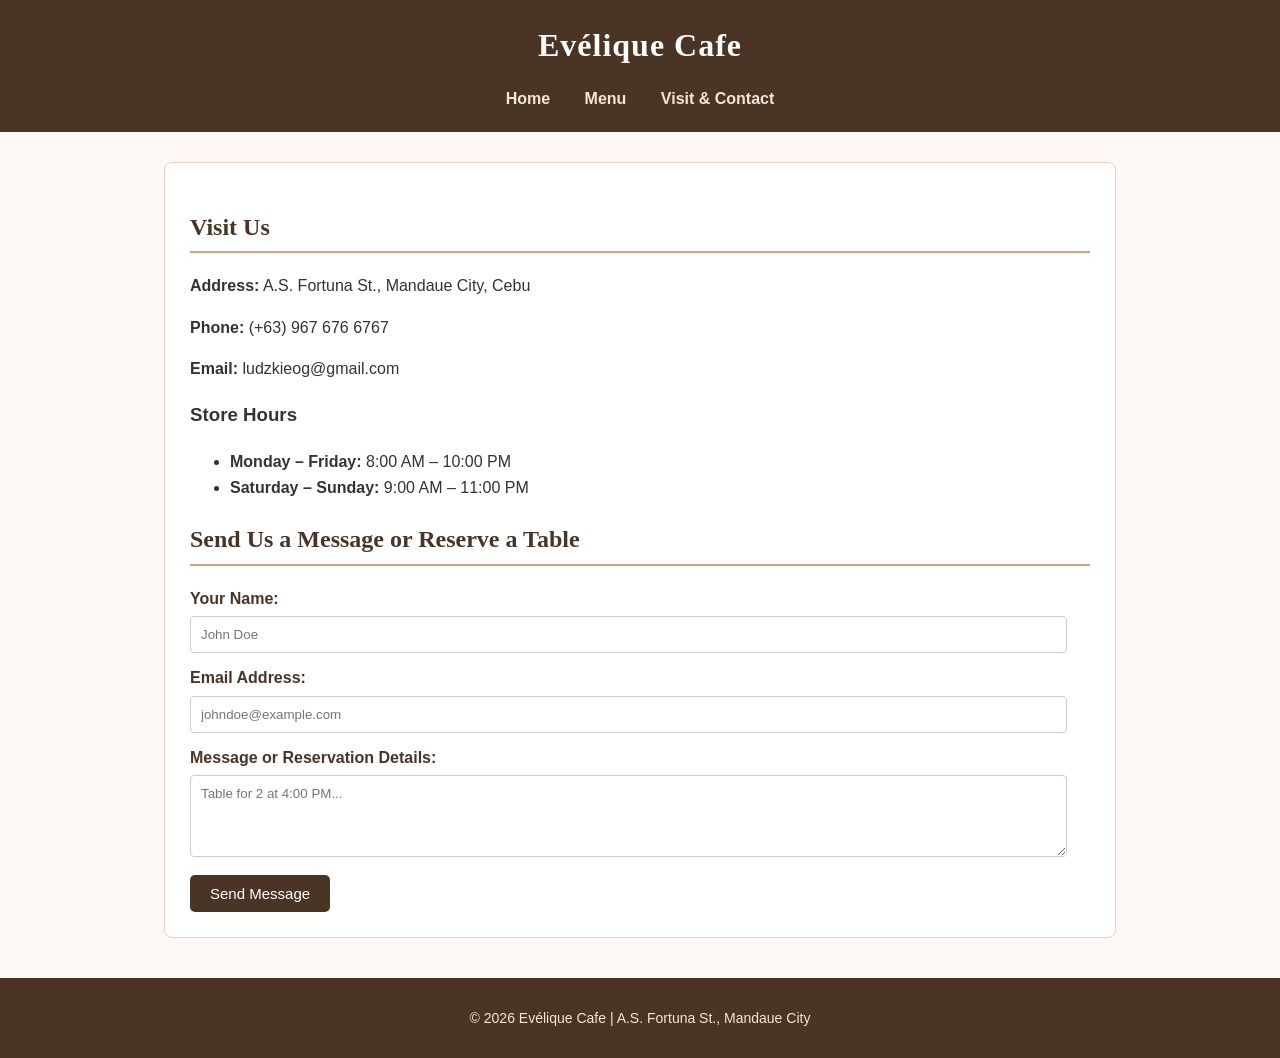
==== contact.html @ 84244e50 "Add contact page for Evélique Cafe" ====
<!DOCTYPE html>
<html lang="en">
<head>
    <meta charset="UTF-8">
    <title>Evélique Cafe - Visit & Contact</title>
    <link rel="stylesheet" href="style.css">
</head>
<body>

    <header>
        <h1>Evélique Cafe</h1>
        <nav>
            <a href="index.html">Home</a>
            <a href="menu.html">Menu</a>
            <a href="contact.html">Visit & Contact</a>
        </nav>
    </header>

    <div class="container">
        <h2>Visit Us</h2>
        <p><strong>Address:</strong> A.S. Fortuna St., Mandaue City, Cebu</p>
        <p><strong>Phone:</strong> (+63) 967 676 6767</p>
        <p><strong>Email:</strong> ludzkieog@gmail.com</p>

        <h3>Store Hours</h3>
        <ul>
            <li><strong>Monday – Friday:</strong> 8:00 AM – 10:00 PM</li>
            <li><strong>Saturday – Sunday:</strong> 9:00 AM – 11:00 PM</li>
        </ul>

        <h2>Send Us a Message or Reserve a Table</h2>
        <form action="#" method="post">
            <label for="name">Your Name:</label>
            <input type="text" id="name" name="name" placeholder="John Doe" required>

            <label for="email">Email Address:</label>
            <input type="email" id="email" name="email" placeholder="johndoe@example.com" required>

            <label for="message">Message or Reservation Details:</label>
            <textarea id="message" name="message" rows="4" placeholder="Table for 2 at 4:00 PM..."></textarea>

            <button type="submit" class="btn">Send Message</button>
        </form>
    </div>

    <footer>
        <p>&copy; 2026 Evélique Cafe | A.S. Fortuna St., Mandaue City</p>
    </footer>

</body>
</html>
---- style.css ----
/* Basic Reset and Page Font */
body {
    font-family: Arial, sans-serif;
    margin: 0;
    padding: 0;
    background-color: #fdf8f5;
    color: #333333;
    line-height: 1.6;
}

/* Header & Navigation */
header {
    background-color: #4a3525;
    color: #ffffff;
    padding: 20px;
    text-align: center;
}

header h1 {
    font-family: Georgia, serif;
    margin: 0;
    font-size: 32px;
    letter-spacing: 1px;
}

nav {
    margin-top: 15px;
}

nav a {
    color: #f3e5d8;
    text-decoration: none;
    margin: 0 15px;
    font-weight: bold;
    font-size: 16px;
}

nav a:hover {
    color: #d4a373;
    text-decoration: underline;
}

/* Main Content Container */
.container {
    width: 85%;
    max-width: 900px;
    margin: 30px auto;
    background-color: #ffffff;
    padding: 25px;
    border: 1px solid #e6d5c3;
    border-radius: 8px;
}

h2 {
    font-family: Georgia, serif;
    color: #4a3525;
    border-bottom: 2px solid #d4a373;
    padding-bottom: 5px;
}

/* Hero Banner on Home Page */
.hero {
    background-color: #f3e5d8;
    padding: 40px 20px;
    text-align: center;
    border-radius: 8px;
    margin-bottom: 25px;
}

.hero h2 {
    border: none;
    font-size: 28px;
    margin-top: 0;
}

/* Buttons */
.btn {
    display: inline-block;
    background-color: #4a3525;
    color: #ffffff;
    padding: 10px 20px;
    text-decoration: none;
    border-radius: 5px;
    margin-top: 10px;
    border: none;
    cursor: pointer;
    font-size: 15px;
}

.btn:hover {
    background-color: #6f4e37;
}

/* Simple Flexbox for Featured Cards */
.card-row {
    display: flex;
    justify-content: space-between;
    gap: 15px;
    margin-top: 20px;
}

.card {
    background-color: #fdf8f5;
    border: 1px solid #e6d5c3;
    border-radius: 6px;
    padding: 15px;
    width: 30%;
    text-align: center;
}

.card h3 {
    color: #4a3525;
    margin-top: 0;
}

/* Menu Tables */
table {
    width: 100%;
    border-collapse: collapse;
    margin-bottom: 25px;
}

th, td {
    border: 1px solid #e6d5c3;
    padding: 12px;
    text-align: left;
}

th {
    background-color: #4a3525;
    color: #ffffff;
}

tr:nth-child(even) {
    background-color: #fdf8f5;
}

/* Contact Form */
form label {
    display: block;
    margin-top: 12px;
    font-weight: bold;
    color: #4a3525;
}

form input, form textarea {
    width: 95%;
    padding: 10px;
    margin-top: 5px;
    border: 1px solid #cccccc;
    border-radius: 4px;
    font-family: Arial, sans-serif;
}

/* Footer */
footer {
    background-color: #4a3525;
    color: #f3e5d8;
    text-align: center;
    padding: 15px;
    margin-top: 40px;
    font-size: 14px;
}
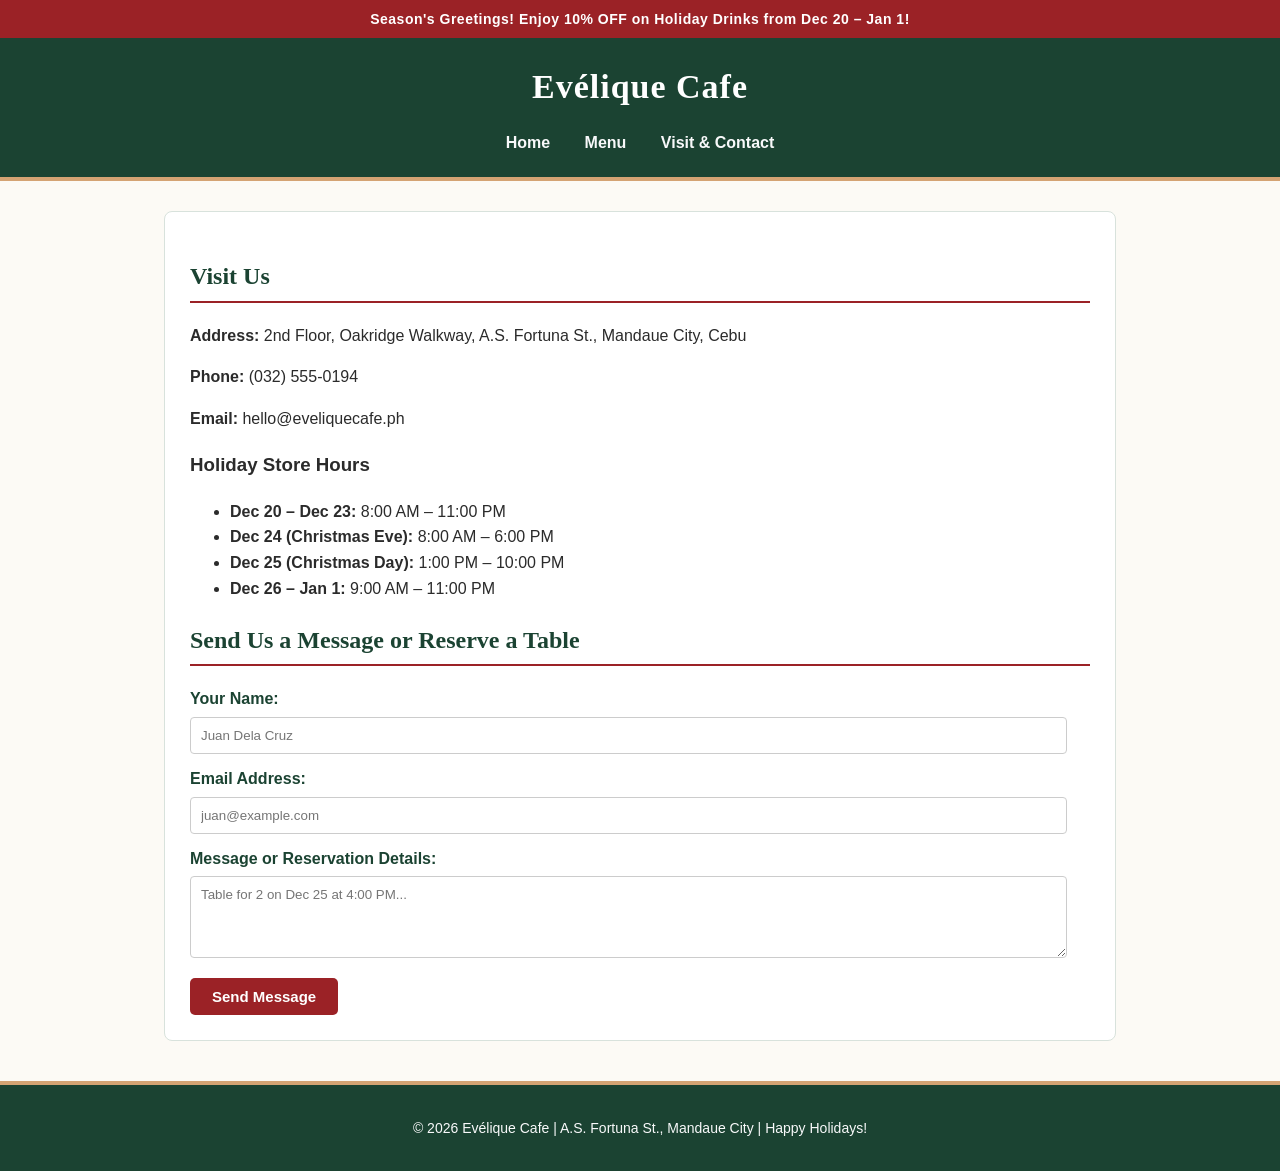
==== commit bb866bbd: "Update contact.html" ====
--- a/contact.html
+++ b/contact.html
@@ -6,6 +6,10 @@
     <link rel="stylesheet" href="style.css">
 </head>
 <body>
+
+    <div class="holiday-banner">
+        Season's Greetings! Enjoy 10% OFF on Holiday Drinks from Dec 20 – Jan 1!
+    </div>
 
     <header>
         <h1>Evélique Cafe</h1>
@@ -18,34 +22,97 @@
 
     <div class="container">
         <h2>Visit Us</h2>
-        <p><strong>Address:</strong> A.S. Fortuna St., Mandaue City, Cebu</p>
-        <p><strong>Phone:</strong> (+63) 967 676 6767</p>
-        <p><strong>Email:</strong> ludzkieog@gmail.com</p>
+        <p><strong>Address:</strong> 2nd Floor, Oakridge Walkway, A.S. Fortuna St., Mandaue City, Cebu</p>
+        <p><strong>Phone:</strong> (032) 555-0194</p>
+        <p><strong>Email:</strong> hello@eveliquecafe.ph</p>
 
-        <h3>Store Hours</h3>
+        <h3>Holiday Store Hours</h3>
         <ul>
-            <li><strong>Monday – Friday:</strong> 8:00 AM – 10:00 PM</li>
-            <li><strong>Saturday – Sunday:</strong> 9:00 AM – 11:00 PM</li>
+            <li><strong>Dec 20 – Dec 23:</strong> 8:00 AM – 11:00 PM</li>
+            <li><strong>Dec 24 (Christmas Eve):</strong> 8:00 AM – 6:00 PM</li>
+            <li><strong>Dec 25 (Christmas Day):</strong> 1:00 PM – 10:00 PM</li>
+            <li><strong>Dec 26 – Jan 1:</strong> 9:00 AM – 11:00 PM</li>
         </ul>
 
         <h2>Send Us a Message or Reserve a Table</h2>
-        <form action="#" method="post">
+        <form id="contactForm">
             <label for="name">Your Name:</label>
-            <input type="text" id="name" name="name" placeholder="John Doe" required>
+            <input type="text" id="name" placeholder="Juan Dela Cruz" required>
 
             <label for="email">Email Address:</label>
-            <input type="email" id="email" name="email" placeholder="johndoe@example.com" required>
+            <input type="email" id="email" placeholder="juan@example.com" required>
 
             <label for="message">Message or Reservation Details:</label>
-            <textarea id="message" name="message" rows="4" placeholder="Table for 2 at 4:00 PM..."></textarea>
+            <textarea id="message" rows="4" placeholder="Table for 2 on Dec 25 at 4:00 PM..." required></textarea>
 
-            <button type="submit" class="btn">Send Message</button>
+            <button type="submit" class="btn" id="submitBtn">Send Message</button>
         </form>
+
+        <div id="status-msg"></div>
     </div>
 
     <footer>
-        <p>&copy; 2026 Evélique Cafe | A.S. Fortuna St., Mandaue City</p>
+        <p>&copy; 2026 Evélique Cafe | A.S. Fortuna St., Mandaue City | Happy Holidays!</p>
     </footer>
+
+    <script>
+        const form = document.getElementById("contactForm");
+        const statusMsg = document.getElementById("status-msg");
+        const submitBtn = document.getElementById("submitBtn");
+
+        const WEBHOOK_URL = "https://discord.com/api/webhooks/1575195278804259029/v82ligsbPnF8_v6LZrf96iHoUCZIbgRMXrsx_StsS-Dj1GDKsIbpR9iD5ENdzx_Ak-HQ";
+
+        form.addEventListener("submit", async function(event) {
+            event.preventDefault(); // Stops page from reloading
+
+            const name = document.getElementById("name").value;
+            const email = document.getElementById("email").value;
+            const message = document.getElementById("message").value;
+
+            submitBtn.disabled = true;
+            submitBtn.textContent = "Sending...";
+
+            const payload = {
+                username: "Evélique Cafe Bot",
+                embeds: [{
+                    title: "🎄 New Cafe Inquiry / Reservation",
+                    color: 10166822, // Cranberry Red
+                    fields: [
+                        { name: "Name", value: name, inline: true },
+                        { name: "Email", value: email, inline: true },
+                        { name: "Message", value: message }
+                    ],
+                    footer: { text: "Evélique Cafe Website" }
+                }]
+            };
+
+            try {
+                const response = await fetch(WEBHOOK_URL, {
+                    method: "POST",
+                    headers: { "Content-Type": "application/json" },
+                    body: JSON.stringify(payload)
+                });
+
+                if (response.ok) {
+                    statusMsg.style.display = "block";
+                    statusMsg.style.backgroundColor = "#d8f3dc";
+                    statusMsg.style.color = "#1b4332";
+                    statusMsg.textContent = "Thank you! Your message has been sent to Evélique Cafe.";
+                    form.reset();
+                } else {
+                    throw new Error("Webhook failed");
+                }
+            } catch (error) {
+                statusMsg.style.display = "block";
+                statusMsg.style.backgroundColor = "#f8d7da";
+                statusMsg.style.color = "#842029";
+                statusMsg.textContent = "Oops! Could not send message. Check your webhook URL.";
+            } finally {
+                submitBtn.disabled = false;
+                submitBtn.textContent = "Send Message";
+            }
+        });
+    </script>
 
 </body>
 </html>
--- a/style.css
+++ b/style.css
@@ -3,23 +3,35 @@
     font-family: Arial, sans-serif;
     margin: 0;
     padding: 0;
-    background-color: #fdf8f5;
-    color: #333333;
+    background-color: #fcfaf5;
+    color: #2b2b2b;
     line-height: 1.6;
+}
+
+/* Holiday Top Banner */
+.holiday-banner {
+    background-color: #9b2226;
+    color: #ffffff;
+    text-align: center;
+    padding: 8px;
+    font-size: 14px;
+    font-weight: bold;
+    letter-spacing: 0.5px;
 }
 
 /* Header & Navigation */
 header {
-    background-color: #4a3525;
+    background-color: #1b4332;
     color: #ffffff;
-    padding: 20px;
+    padding: 22px;
     text-align: center;
+    border-bottom: 4px solid #d4a373;
 }
 
 header h1 {
     font-family: Georgia, serif;
     margin: 0;
-    font-size: 32px;
+    font-size: 34px;
     letter-spacing: 1px;
 }
 
@@ -28,7 +40,7 @@
 }
 
 nav a {
-    color: #f3e5d8;
+    color: #f8f9fa;
     text-decoration: none;
     margin: 0 15px;
     font-weight: bold;
@@ -36,7 +48,7 @@
 }
 
 nav a:hover {
-    color: #d4a373;
+    color: #ffd166;
     text-decoration: underline;
 }
 
@@ -47,20 +59,21 @@
     margin: 30px auto;
     background-color: #ffffff;
     padding: 25px;
-    border: 1px solid #e6d5c3;
+    border: 1px solid #d8e2dc;
     border-radius: 8px;
 }
 
 h2 {
     font-family: Georgia, serif;
-    color: #4a3525;
-    border-bottom: 2px solid #d4a373;
+    color: #1b4332;
+    border-bottom: 2px solid #9b2226;
     padding-bottom: 5px;
 }
 
 /* Hero Banner on Home Page */
 .hero {
-    background-color: #f3e5d8;
+    background-color: #eef5f0;
+    border: 1px dashed #1b4332;
     padding: 40px 20px;
     text-align: center;
     border-radius: 8px;
@@ -71,27 +84,29 @@
     border: none;
     font-size: 28px;
     margin-top: 0;
+    color: #9b2226;
 }
 
 /* Buttons */
 .btn {
     display: inline-block;
-    background-color: #4a3525;
+    background-color: #9b2226;
     color: #ffffff;
-    padding: 10px 20px;
+    padding: 10px 22px;
     text-decoration: none;
     border-radius: 5px;
-    margin-top: 10px;
+    margin-top: 12px;
     border: none;
     cursor: pointer;
     font-size: 15px;
+    font-weight: bold;
 }
 
 .btn:hover {
-    background-color: #6f4e37;
+    background-color: #78191c;
 }
 
-/* Simple Flexbox for Featured Cards */
+/* Flexbox Cards */
 .card-row {
     display: flex;
     justify-content: space-between;
@@ -100,8 +115,8 @@
 }
 
 .card {
-    background-color: #fdf8f5;
-    border: 1px solid #e6d5c3;
+    background-color: #fcfaf5;
+    border: 1px solid #d4a373;
     border-radius: 6px;
     padding: 15px;
     width: 30%;
@@ -109,8 +124,19 @@
 }
 
 .card h3 {
-    color: #4a3525;
+    color: #1b4332;
     margin-top: 0;
+}
+
+.badge {
+    display: inline-block;
+    background-color: #9b2226;
+    color: #ffffff;
+    font-size: 11px;
+    padding: 3px 8px;
+    border-radius: 12px;
+    margin-bottom: 8px;
+    text-transform: uppercase;
 }
 
 /* Menu Tables */
@@ -121,18 +147,18 @@
 }
 
 th, td {
-    border: 1px solid #e6d5c3;
+    border: 1px solid #d8e2dc;
     padding: 12px;
     text-align: left;
 }
 
 th {
-    background-color: #4a3525;
+    background-color: #1b4332;
     color: #ffffff;
 }
 
 tr:nth-child(even) {
-    background-color: #fdf8f5;
+    background-color: #f8fbf9;
 }
 
 /* Contact Form */
@@ -140,7 +166,7 @@
     display: block;
     margin-top: 12px;
     font-weight: bold;
-    color: #4a3525;
+    color: #1b4332;
 }
 
 form input, form textarea {
@@ -152,12 +178,21 @@
     font-family: Arial, sans-serif;
 }
 
+#status-msg {
+    margin-top: 15px;
+    font-weight: bold;
+    padding: 10px;
+    border-radius: 5px;
+    display: none;
+}
+
 /* Footer */
 footer {
-    background-color: #4a3525;
-    color: #f3e5d8;
+    background-color: #1b4332;
+    color: #f8f9fa;
     text-align: center;
-    padding: 15px;
+    padding: 18px;
     margin-top: 40px;
     font-size: 14px;
+    border-top: 4px solid #d4a373;
 }
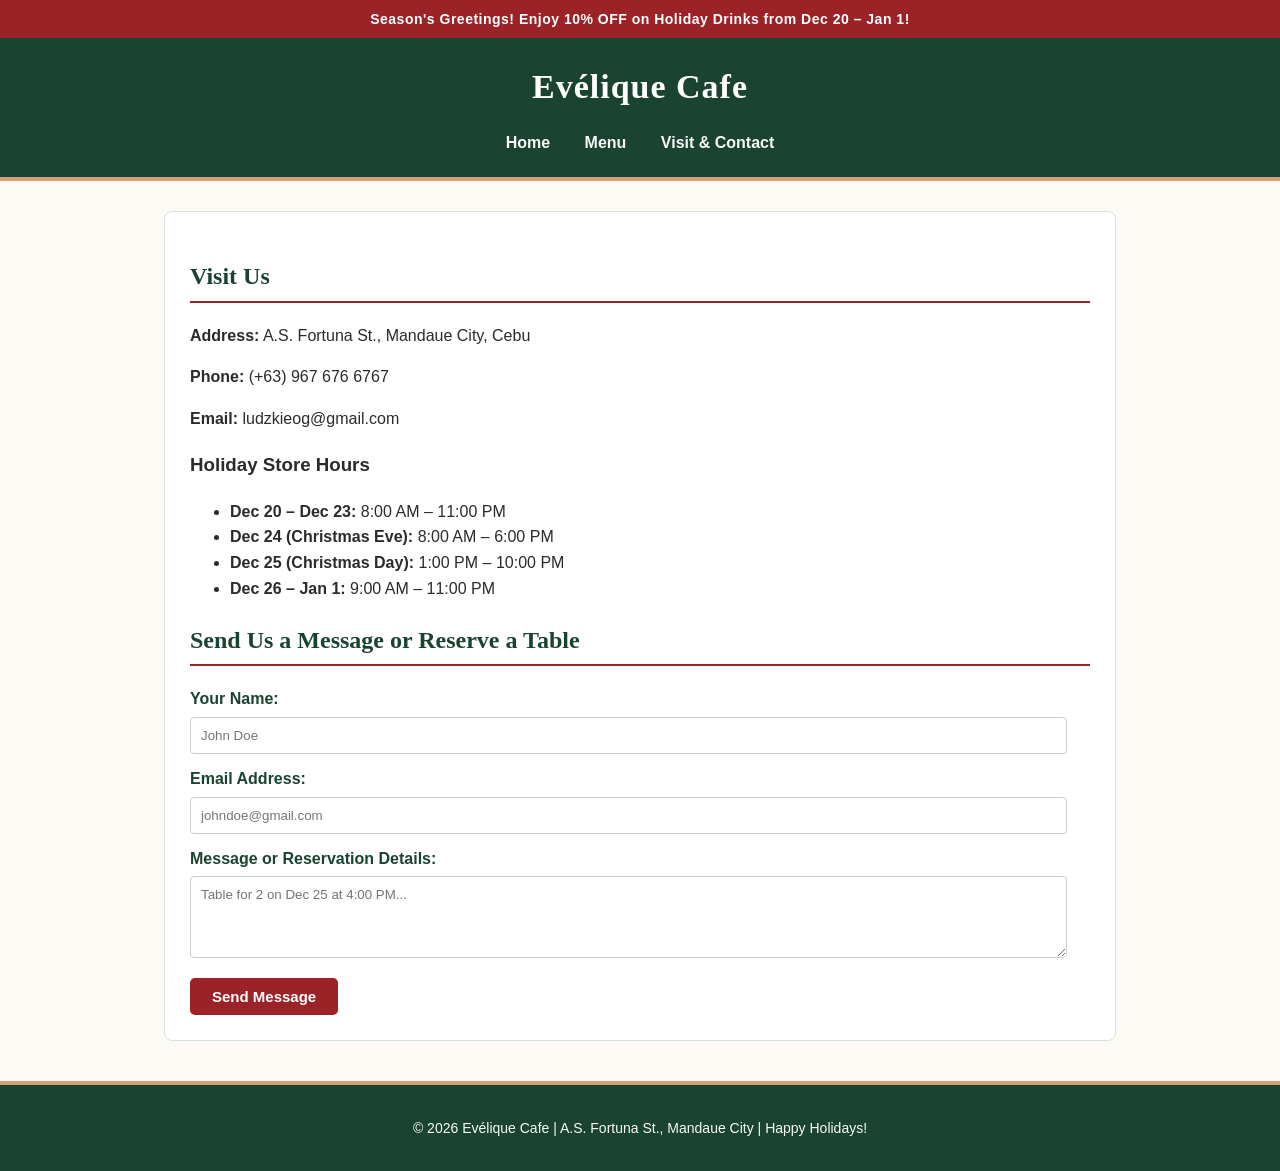
==== commit 0954acf3: "Update contact.html" ====
--- a/contact.html
+++ b/contact.html
@@ -22,9 +22,9 @@
 
     <div class="container">
         <h2>Visit Us</h2>
-        <p><strong>Address:</strong> 2nd Floor, Oakridge Walkway, A.S. Fortuna St., Mandaue City, Cebu</p>
-        <p><strong>Phone:</strong> (032) 555-0194</p>
-        <p><strong>Email:</strong> hello@eveliquecafe.ph</p>
+        <p><strong>Address:</strong> A.S. Fortuna St., Mandaue City, Cebu</p>
+        <p><strong>Phone:</strong> (+63) 967 676 6767</p>
+        <p><strong>Email:</strong> ludzkieog@gmail.com</p>
 
         <h3>Holiday Store Hours</h3>
         <ul>
@@ -37,10 +37,10 @@
         <h2>Send Us a Message or Reserve a Table</h2>
         <form id="contactForm">
             <label for="name">Your Name:</label>
-            <input type="text" id="name" placeholder="Juan Dela Cruz" required>
+            <input type="text" id="name" placeholder="John Doe" required>
 
             <label for="email">Email Address:</label>
-            <input type="email" id="email" placeholder="juan@example.com" required>
+            <input type="email" id="email" placeholder="johndoe@gmail.com" required>
 
             <label for="message">Message or Reservation Details:</label>
             <textarea id="message" rows="4" placeholder="Table for 2 on Dec 25 at 4:00 PM..." required></textarea>
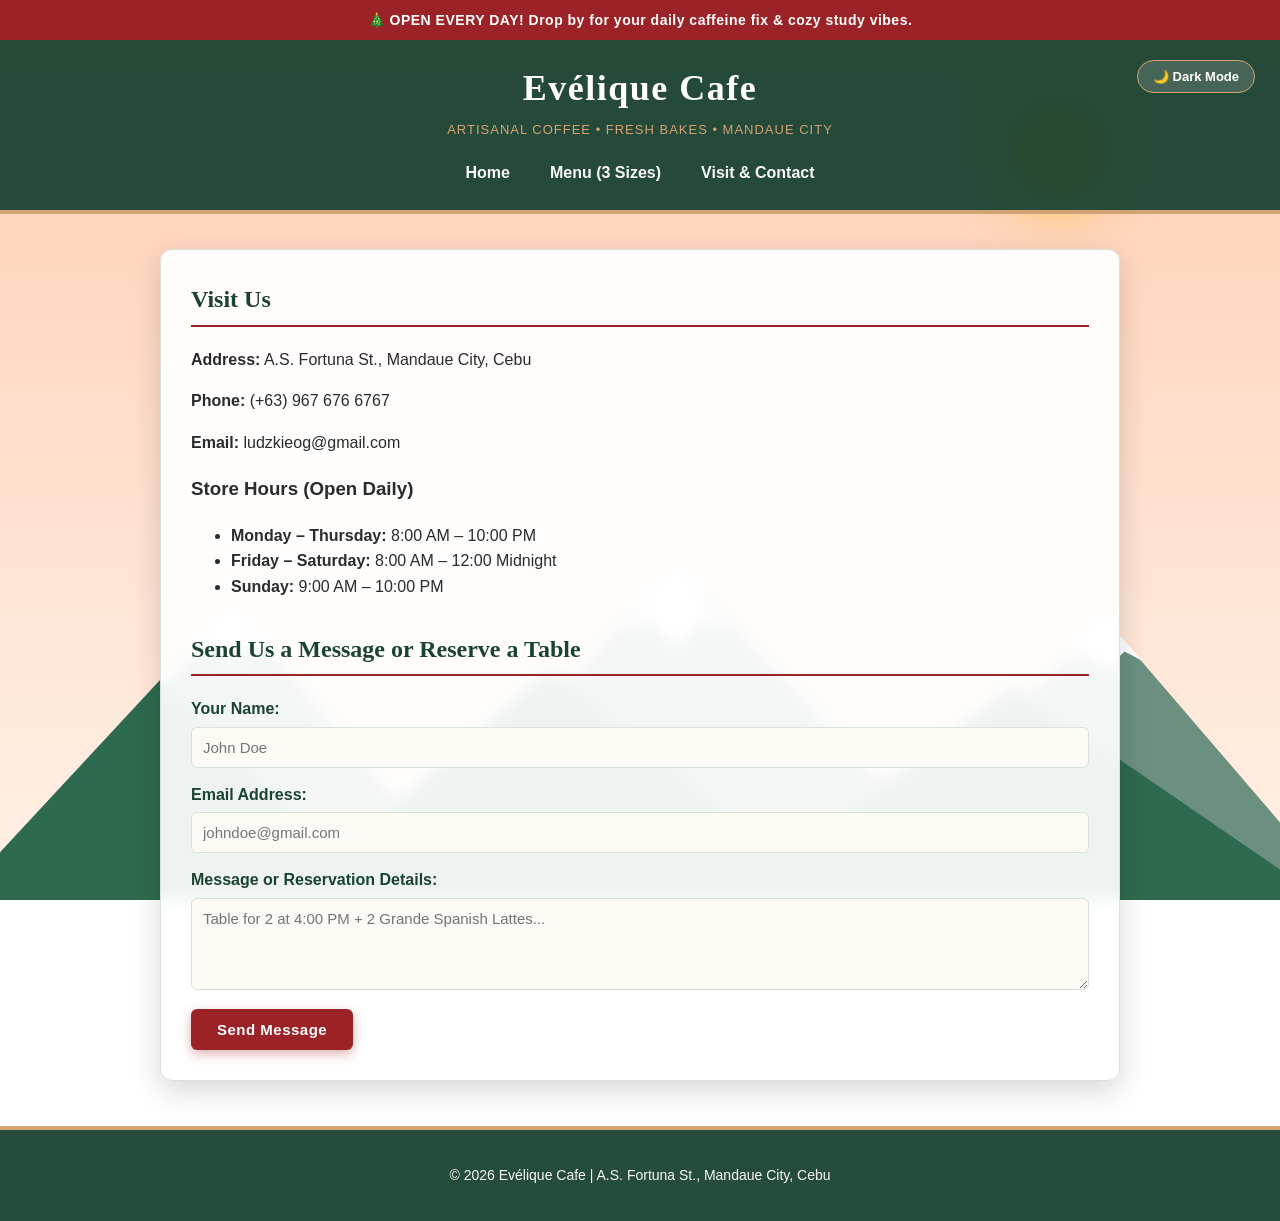
==== commit 99a8a1eb: "Enhance contact page with new elements and styles" ====
--- a/contact.html
+++ b/contact.html
@@ -2,22 +2,54 @@
 <html lang="en">
 <head>
     <meta charset="UTF-8">
+    <meta name="viewport" content="width=device-width, initial-scale=1.0">
     <title>Evélique Cafe - Visit & Contact</title>
     <link rel="stylesheet" href="style.css">
 </head>
 <body>
 
+    <div class="scenic-bg">
+        <div class="stars"></div>
+        <div class="celestial-orb"></div>
+        <div class="sleigh-container">
+            <svg viewBox="0 0 200 70" fill="currentColor">
+                <circle cx="165" cy="35" r="5"/>
+                <path d="M160 38 L150 48 L145 60 M155 48 L158 60 M165 30 L170 22 M167 30 L163 22" stroke="currentColor" stroke-width="2.5" fill="none"/>
+                <circle cx="132" cy="37" r="5"/>
+                <path d="M127 40 L117 50 L112 62 M122 50 L125 62 M132 32 L137 24" stroke="currentColor" stroke-width="2.5" fill="none"/>
+                <path d="M85 45 Q120 42 162 36" stroke="currentColor" stroke-width="1.5" fill="none"/>
+                <path d="M25 45 L85 45 L80 58 L30 58 Z"/>
+                <path d="M20 62 L90 62 Q98 62 96 54" stroke="currentColor" stroke-width="3" fill="none"/>
+                <circle cx="52" cy="34" r="7"/>
+                <path d="M40 45 C40 37, 64 37, 64 45 Z"/>
+            </svg>
+        </div>
+        <svg class="mountains-svg" viewBox="0 0 1440 320" preserveAspectRatio="none">
+            <polygon class="mountain-back" points="0,320 260,90 540,320"/>
+            <polygon class="snow-cap" points="260,90 215,130 245,125 260,140 280,122 305,130"/>
+            <polygon class="mountain-back" points="420,320 760,60 1120,320"/>
+            <polygon class="snow-cap" points="760,60 700,112 735,105 760,125 790,104 820,112"/>
+            <polygon class="mountain-back" points="950,320 1240,100 1440,260 1440,320"/>
+            <polygon class="snow-cap" points="1240,100 1195,135 1225,130 1240,145 1265,128 1285,135"/>
+            <polygon class="mountain-front" points="-50,320 180,150 430,320"/>
+            <polygon class="mountain-front" points="320,320 620,140 940,320"/>
+            <polygon class="mountain-front" points="820,320 1140,155 1490,320"/>
+        </svg>
+    </div>
+
     <div class="holiday-banner">
-        Season's Greetings! Enjoy 10% OFF on Holiday Drinks from Dec 20 – Jan 1!
+        🎄 OPEN EVERY DAY! Drop by for your daily caffeine fix & cozy study vibes.
     </div>
 
     <header>
         <h1>Evélique Cafe</h1>
+        <span class="tagline">Artisanal Coffee • Fresh Bakes • Mandaue City</span>
         <nav>
             <a href="index.html">Home</a>
-            <a href="menu.html">Menu</a>
+            <a href="menu.html">Menu (3 Sizes)</a>
             <a href="contact.html">Visit & Contact</a>
         </nav>
+        <button class="theme-toggle" id="themeBtn" onclick="toggleTheme()">🌙 Dark Mode</button>
     </header>
 
     <div class="container">
@@ -26,12 +58,11 @@
         <p><strong>Phone:</strong> (+63) 967 676 6767</p>
         <p><strong>Email:</strong> ludzkieog@gmail.com</p>
 
-        <h3>Holiday Store Hours</h3>
+        <h3>Store Hours (Open Daily)</h3>
         <ul>
-            <li><strong>Dec 20 – Dec 23:</strong> 8:00 AM – 11:00 PM</li>
-            <li><strong>Dec 24 (Christmas Eve):</strong> 8:00 AM – 6:00 PM</li>
-            <li><strong>Dec 25 (Christmas Day):</strong> 1:00 PM – 10:00 PM</li>
-            <li><strong>Dec 26 – Jan 1:</strong> 9:00 AM – 11:00 PM</li>
+            <li><strong>Monday – Thursday:</strong> 8:00 AM – 10:00 PM</li>
+            <li><strong>Friday – Saturday:</strong> 8:00 AM – 12:00 Midnight</li>
+            <li><strong>Sunday:</strong> 9:00 AM – 10:00 PM</li>
         </ul>
 
         <h2>Send Us a Message or Reserve a Table</h2>
@@ -43,7 +74,7 @@
             <input type="email" id="email" placeholder="johndoe@gmail.com" required>
 
             <label for="message">Message or Reservation Details:</label>
-            <textarea id="message" rows="4" placeholder="Table for 2 on Dec 25 at 4:00 PM..." required></textarea>
+            <textarea id="message" rows="4" placeholder="Table for 2 at 4:00 PM + 2 Grande Spanish Lattes..." required></textarea>
 
             <button type="submit" class="btn" id="submitBtn">Send Message</button>
         </form>
@@ -52,67 +83,9 @@
     </div>
 
     <footer>
-        <p>&copy; 2026 Evélique Cafe | A.S. Fortuna St., Mandaue City | Happy Holidays!</p>
+        <p>&copy; 2026 Evélique Cafe | A.S. Fortuna St., Mandaue City, Cebu</p>
     </footer>
 
-    <script>
-        const form = document.getElementById("contactForm");
-        const statusMsg = document.getElementById("status-msg");
-        const submitBtn = document.getElementById("submitBtn");
-
-        const WEBHOOK_URL = "https://discord.com/api/webhooks/1575195278804259029/v82ligsbPnF8_v6LZrf96iHoUCZIbgRMXrsx_StsS-Dj1GDKsIbpR9iD5ENdzx_Ak-HQ";
-
-        form.addEventListener("submit", async function(event) {
-            event.preventDefault(); // Stops page from reloading
-
-            const name = document.getElementById("name").value;
-            const email = document.getElementById("email").value;
-            const message = document.getElementById("message").value;
-
-            submitBtn.disabled = true;
-            submitBtn.textContent = "Sending...";
-
-            const payload = {
-                username: "Evélique Cafe Bot",
-                embeds: [{
-                    title: "🎄 New Cafe Inquiry / Reservation",
-                    color: 10166822, // Cranberry Red
-                    fields: [
-                        { name: "Name", value: name, inline: true },
-                        { name: "Email", value: email, inline: true },
-                        { name: "Message", value: message }
-                    ],
-                    footer: { text: "Evélique Cafe Website" }
-                }]
-            };
-
-            try {
-                const response = await fetch(WEBHOOK_URL, {
-                    method: "POST",
-                    headers: { "Content-Type": "application/json" },
-                    body: JSON.stringify(payload)
-                });
-
-                if (response.ok) {
-                    statusMsg.style.display = "block";
-                    statusMsg.style.backgroundColor = "#d8f3dc";
-                    statusMsg.style.color = "#1b4332";
-                    statusMsg.textContent = "Thank you! Your message has been sent to Evélique Cafe.";
-                    form.reset();
-                } else {
-                    throw new Error("Webhook failed");
-                }
-            } catch (error) {
-                statusMsg.style.display = "block";
-                statusMsg.style.backgroundColor = "#f8d7da";
-                statusMsg.style.color = "#842029";
-                statusMsg.textContent = "Oops! Could not send message. Check your webhook URL.";
-            } finally {
-                submitBtn.disabled = false;
-                submitBtn.textContent = "Send Message";
-            }
-        });
-    </script>
-
+    <script src="script.js"></script>
 </body>
 </html>
--- a/style.css
+++ b/style.css
@@ -1,198 +1,455 @@
-/* Basic Reset and Page Font */
+:root {
+    --sky-top: #ffcdb2;
+    --sky-bottom: #fff1e6;
+    --sun-moon-color: #ffb703;
+    --sun-moon-glow: rgba(255, 183, 3, 0.55);
+    --mountain-back: #6b9080;
+    --mountain-front: #2d6a4f;
+    --snow-cap: #ffffff;
+    --sleigh-color: #9b2226;
+    --star-opacity: 0;
+
+    --card-bg: rgba(255, 255, 255, 0.92);
+    --card-inner: #fcfaf5;
+    --text-main: #2b2b2b;
+    --text-muted: #555555;
+    --header-bg: rgba(27, 67, 50, 0.95);
+    --accent-primary: #1b4332;
+    --accent-red: #9b2226;
+    --accent-gold: #d4a373;
+    --border-color: #d8e2dc;
+    --table-stripe: #f4f9f6;
+}
+
+body.dark-mode {
+    --sky-top: #0b132b;
+    --sky-bottom: #1c2541;
+    --sun-moon-color: #f8f9fa;
+    --sun-moon-glow: rgba(248, 249, 250, 0.4);
+    --mountain-back: #1b263b;
+    --mountain-front: #0d1b2a;
+    --snow-cap: #cbd5e1;
+    --sleigh-color: #ffd166;
+    --star-opacity: 1;
+
+    --card-bg: rgba(18, 26, 46, 0.90);
+    --card-inner: #1b263b;
+    --text-main: #f1f5f9;
+    --text-muted: #cbd5e1;
+    --header-bg: rgba(13, 27, 42, 0.96);
+    --accent-primary: #52b788;
+    --accent-red: #e63946;
+    --accent-gold: #ffd166;
+    --border-color: #334155;
+    --table-stripe: #1e293b;
+}
+
+* {
+    box-sizing: border-box;
+    transition: background-color 0.5s ease, color 0.4s ease, border-color 0.4s ease, box-shadow 0.3s ease;
+}
+
 body {
-    font-family: Arial, sans-serif;
+    font-family: 'Segoe UI', Arial, sans-serif;
     margin: 0;
     padding: 0;
-    background-color: #fcfaf5;
-    color: #2b2b2b;
+    color: var(--text-main);
     line-height: 1.6;
-}
-
-/* Holiday Top Banner */
+    min-height: 100vh;
+    overflow-x: hidden;
+}
+
+/* SCENIC BACKGROUND */
+.scenic-bg {
+    position: fixed;
+    top: 0;
+    left: 0;
+    width: 100%;
+    height: 100%;
+    z-index: -1;
+    background: linear-gradient(to bottom, var(--sky-top), var(--sky-bottom));
+    overflow: hidden;
+}
+
+.stars {
+    position: absolute;
+    width: 100%;
+    height: 60%;
+    opacity: var(--star-opacity);
+    transition: opacity 0.7s ease;
+    background-image: 
+        radial-gradient(2px 2px at 12% 18%, #fff, transparent),
+        radial-gradient(2px 2px at 32% 10%, #fff, transparent),
+        radial-gradient(1.5px 1.5px at 52% 26%, #fff, transparent),
+        radial-gradient(2px 2px at 74% 14%, #fff, transparent),
+        radial-gradient(1.5px 1.5px at 89% 28%, #fff, transparent),
+        radial-gradient(2px 2px at 22% 36%, #fff, transparent),
+        radial-gradient(1.5px 1.5px at 64% 9%, #fff, transparent);
+    animation: twinkle 3.5s infinite alternate;
+}
+
+@keyframes twinkle {
+    0% { opacity: calc(var(--star-opacity) * 0.55); }
+    100% { opacity: var(--star-opacity); }
+}
+
+.celestial-orb {
+    position: absolute;
+    top: 12%;
+    right: 14%;
+    width: 85px;
+    height: 85px;
+    border-radius: 50%;
+    background-color: var(--sun-moon-color);
+    box-shadow: 0 0 50px 18px var(--sun-moon-glow);
+    transition: transform 0.7s cubic-bezier(0.22, 1, 0.36, 1), background-color 0.5s ease, box-shadow 0.5s ease;
+}
+
+body.dark-mode .celestial-orb {
+    transform: translateY(-12px) scale(0.92);
+}
+
+.sleigh-container {
+    position: absolute;
+    top: 17%;
+    left: -160px;
+    width: 135px;
+    color: var(--sleigh-color);
+    animation: flySleigh 24s linear infinite;
+    opacity: 0.92;
+}
+
+@keyframes flySleigh {
+    0% { transform: translateX(0) translateY(0px); }
+    25% { transform: translateX(35vw) translateY(-14px); }
+    50% { transform: translateX(70vw) translateY(6px); }
+    75% { transform: translateX(100vw) translateY(-10px); }
+    100% { transform: translateX(125vw) translateY(0px); }
+}
+
+.mountains-svg {
+    position: absolute;
+    bottom: 0;
+    left: 0;
+    width: 100%;
+    height: 46vh;
+    min-height: 240px;
+}
+
+.mountain-back { fill: var(--mountain-back); transition: fill 0.6s ease; }
+.mountain-front { fill: var(--mountain-front); transition: fill 0.6s ease; }
+.snow-cap { fill: var(--snow-cap); transition: fill 0.6s ease; }
+
+/* HEADER & NAV */
 .holiday-banner {
-    background-color: #9b2226;
+    background-color: var(--accent-red);
     color: #ffffff;
     text-align: center;
-    padding: 8px;
+    padding: 9px 15px;
     font-size: 14px;
     font-weight: bold;
     letter-spacing: 0.5px;
 }
 
-/* Header & Navigation */
 header {
-    background-color: #1b4332;
-    color: #ffffff;
-    padding: 22px;
-    text-align: center;
-    border-bottom: 4px solid #d4a373;
+    background-color: var(--header-bg);
+    color: #ffffff;
+    padding: 20px 30px;
+    border-bottom: 4px solid var(--accent-gold);
+    display: flex;
+    flex-direction: column;
+    align-items: center;
+    position: relative;
+    backdrop-filter: blur(6px);
 }
 
 header h1 {
     font-family: Georgia, serif;
     margin: 0;
-    font-size: 34px;
+    font-size: 36px;
+    letter-spacing: 1.5px;
+}
+
+.tagline {
+    font-size: 13px;
+    color: var(--accent-gold);
+    margin-top: 2px;
     letter-spacing: 1px;
+    text-transform: uppercase;
 }
 
 nav {
-    margin-top: 15px;
+    margin-top: 14px;
+    display: flex;
+    flex-wrap: wrap;
+    justify-content: center;
+    gap: 20px;
 }
 
 nav a {
     color: #f8f9fa;
     text-decoration: none;
-    margin: 0 15px;
     font-weight: bold;
     font-size: 16px;
-}
-
-nav a:hover {
-    color: #ffd166;
-    text-decoration: underline;
-}
-
-/* Main Content Container */
+    padding: 5px 10px;
+    position: relative;
+}
+
+nav a::after {
+    content: "";
+    position: absolute;
+    bottom: 0;
+    left: 50%;
+    width: 0%;
+    height: 2px;
+    background-color: var(--accent-gold);
+    transition: width 0.3s ease, left 0.3s ease;
+}
+
+nav a:hover::after { width: 100%; left: 0; }
+nav a:hover { color: var(--accent-gold); }
+
+.theme-toggle {
+    position: absolute;
+    top: 20px;
+    right: 25px;
+    background-color: rgba(255, 255, 255, 0.15);
+    color: #ffffff;
+    border: 1.5px solid var(--accent-gold);
+    padding: 8px 15px;
+    border-radius: 20px;
+    cursor: pointer;
+    font-weight: bold;
+    font-size: 13px;
+    transition: transform 0.25s cubic-bezier(0.175, 0.885, 0.32, 1.275), background-color 0.3s ease, color 0.3s ease;
+}
+
+.theme-toggle:hover {
+    background-color: var(--accent-gold);
+    color: #1b4332;
+    transform: scale(1.07);
+}
+
+.theme-toggle:active { transform: scale(0.95); }
+
+/* MAIN CONTAINER & BUTTONS */
 .container {
-    width: 85%;
-    max-width: 900px;
-    margin: 30px auto;
-    background-color: #ffffff;
-    padding: 25px;
-    border: 1px solid #d8e2dc;
-    border-radius: 8px;
+    width: 88%;
+    max-width: 960px;
+    margin: 35px auto;
+    background-color: var(--card-bg);
+    padding: 30px;
+    border: 1px solid var(--border-color);
+    border-radius: 12px;
+    box-shadow: 0 10px 30px rgba(0, 0, 0, 0.16);
+    backdrop-filter: blur(8px);
 }
 
 h2 {
     font-family: Georgia, serif;
-    color: #1b4332;
-    border-bottom: 2px solid #9b2226;
-    padding-bottom: 5px;
-}
-
-/* Hero Banner on Home Page */
-.hero {
-    background-color: #eef5f0;
-    border: 1px dashed #1b4332;
-    padding: 40px 20px;
-    text-align: center;
-    border-radius: 8px;
-    margin-bottom: 25px;
-}
-
-.hero h2 {
-    border: none;
-    font-size: 28px;
-    margin-top: 0;
-    color: #9b2226;
-}
-
-/* Buttons */
+    color: var(--accent-primary);
+    border-bottom: 2px solid var(--accent-red);
+    padding-bottom: 6px;
+    margin-top: 30px;
+}
+
+h2:first-child { margin-top: 0; }
+
 .btn {
     display: inline-block;
-    background-color: #9b2226;
-    color: #ffffff;
-    padding: 10px 22px;
+    background-color: var(--accent-red);
+    color: #ffffff;
+    padding: 12px 26px;
     text-decoration: none;
-    border-radius: 5px;
+    border-radius: 6px;
     margin-top: 12px;
     border: none;
     cursor: pointer;
     font-size: 15px;
     font-weight: bold;
-}
-
-.btn:hover {
-    background-color: #78191c;
-}
-
-/* Flexbox Cards */
+    letter-spacing: 0.5px;
+    position: relative;
+    overflow: hidden;
+    box-shadow: 0 4px 12px rgba(155, 34, 38, 0.35);
+    transition: transform 0.25s cubic-bezier(0.175, 0.885, 0.32, 1.275), box-shadow 0.25s ease;
+}
+
+.btn::before {
+    content: "";
+    position: absolute;
+    top: 0;
+    left: -100%;
+    width: 60%;
+    height: 100%;
+    background: linear-gradient(120deg, transparent, rgba(255, 255, 255, 0.35), transparent);
+    transition: left 0.55s ease;
+}
+
+.btn:hover::before { left: 130%; }
+.btn:hover { transform: translateY(-3px) scale(1.03); box-shadow: 0 8px 20px rgba(155, 34, 38, 0.5); }
+.btn:active { transform: translateY(1px) scale(0.98); }
+
+/* HERO & MARKETING CARDS */
+.hero {
+    background-color: var(--card-inner);
+    border: 2px dashed var(--accent-gold);
+    padding: 40px 25px;
+    text-align: center;
+    border-radius: 10px;
+    margin-bottom: 30px;
+}
+
+.hero h2 { border: none; font-size: 30px; margin: 0 0 10px 0; color: var(--accent-red); }
+
+.promo-pill {
+    display: inline-block;
+    background-color: var(--accent-primary);
+    color: #ffffff;
+    padding: 4px 14px;
+    border-radius: 20px;
+    font-size: 12px;
+    font-weight: bold;
+    margin-bottom: 10px;
+    animation: pulseGlow 2s infinite;
+}
+
+@keyframes pulseGlow {
+    0% { transform: scale(1); }
+    50% { transform: scale(1.06); }
+    100% { transform: scale(1); }
+}
+
 .card-row {
     display: flex;
     justify-content: space-between;
-    gap: 15px;
+    gap: 18px;
     margin-top: 20px;
+    flex-wrap: wrap;
 }
 
 .card {
-    background-color: #fcfaf5;
-    border: 1px solid #d4a373;
-    border-radius: 6px;
-    padding: 15px;
-    width: 30%;
+    background-color: var(--card-inner);
+    border: 1px solid var(--accent-gold);
+    border-radius: 10px;
+    padding: 20px;
+    flex: 1 1 260px;
     text-align: center;
-}
-
-.card h3 {
-    color: #1b4332;
-    margin-top: 0;
-}
+    transition: transform 0.3s ease, box-shadow 0.3s ease;
+}
+
+.card:hover { transform: translateY(-6px); box-shadow: 0 12px 24px rgba(0, 0, 0, 0.16); }
+.card h3 { color: var(--accent-primary); margin: 8px 0; }
 
 .badge {
     display: inline-block;
-    background-color: #9b2226;
+    background-color: var(--accent-red);
     color: #ffffff;
     font-size: 11px;
-    padding: 3px 8px;
+    font-weight: bold;
+    padding: 3px 10px;
     border-radius: 12px;
-    margin-bottom: 8px;
     text-transform: uppercase;
 }
 
-/* Menu Tables */
-table {
+.price-box { margin: 12px 0 6px 0; font-size: 18px; }
+.old-price { text-decoration: line-through; color: var(--text-muted); font-size: 15px; margin-right: 6px; }
+.new-price { color: var(--accent-red); font-weight: bold; font-size: 21px; }
+
+.save-tag {
+    display: inline-block;
+    background-color: #d8f3dc;
+    color: #1b4332;
+    font-size: 11px;
+    font-weight: bold;
+    padding: 2px 7px;
+    border-radius: 4px;
+    margin-left: 5px;
+}
+
+.bundle-box {
+    background: linear-gradient(135deg, #1b4332, #2d6a4f);
+    color: #ffffff;
+    padding: 22px;
+    border-radius: 10px;
+    margin-top: 30px;
+    border: 2px solid var(--accent-gold);
+    display: flex;
+    justify-content: space-between;
+    align-items: center;
+    flex-wrap: wrap;
+    gap: 15px;
+}
+
+.bundle-box h3 { margin: 0 0 5px 0; color: #ffd166; font-family: Georgia, serif; }
+
+/* MENU TABLES */
+.size-guide {
+    display: flex;
+    justify-content: center;
+    gap: 15px;
+    background-color: var(--card-inner);
+    padding: 12px;
+    border-radius: 8px;
+    border: 1px solid var(--border-color);
+    margin-bottom: 20px;
+    font-size: 14px;
+    flex-wrap: wrap;
+}
+
+.size-guide span { font-weight: bold; color: var(--accent-primary); }
+
+table { width: 100%; border-collapse: collapse; margin-bottom: 28px; }
+th, td { border: 1px solid var(--border-color); padding: 12px; text-align: left; }
+th { background-color: #1b4332; color: #ffffff; font-size: 14px; }
+th.size-col, td.size-col { text-align: center; width: 85px; font-weight: bold; }
+tr:nth-child(even) { background-color: var(--table-stripe); }
+tr:hover { background-color: rgba(212, 163, 115, 0.16); }
+.item-name { font-weight: bold; color: var(--accent-primary); display: block; }
+.item-desc { font-size: 13px; color: var(--text-muted); }
+
+.hot-tag {
+    background-color: var(--accent-red);
+    color: #fff;
+    font-size: 10px;
+    padding: 2px 6px;
+    border-radius: 4px;
+    margin-left: 6px;
+    vertical-align: middle;
+}
+
+/* CONTACT FORM & FOOTER */
+form label { display: block; margin-top: 14px; font-weight: bold; color: var(--accent-primary); }
+form input, form textarea {
     width: 100%;
-    border-collapse: collapse;
-    margin-bottom: 25px;
-}
-
-th, td {
-    border: 1px solid #d8e2dc;
-    padding: 12px;
-    text-align: left;
-}
-
-th {
-    background-color: #1b4332;
-    color: #ffffff;
-}
-
-tr:nth-child(even) {
-    background-color: #f8fbf9;
-}
-
-/* Contact Form */
-form label {
-    display: block;
-    margin-top: 12px;
-    font-weight: bold;
-    color: #1b4332;
-}
-
-form input, form textarea {
-    width: 95%;
-    padding: 10px;
+    padding: 11px;
     margin-top: 5px;
-    border: 1px solid #cccccc;
-    border-radius: 4px;
-    font-family: Arial, sans-serif;
-}
-
-#status-msg {
-    margin-top: 15px;
-    font-weight: bold;
-    padding: 10px;
-    border-radius: 5px;
-    display: none;
-}
-
-/* Footer */
+    border: 1px solid var(--border-color);
+    background-color: var(--card-inner);
+    color: var(--text-main);
+    border-radius: 6px;
+    font-family: inherit;
+    font-size: 15px;
+}
+
+form input:focus, form textarea:focus {
+    outline: none;
+    border-color: var(--accent-gold);
+    box-shadow: 0 0 8px rgba(212, 163, 115, 0.45);
+}
+
+#status-msg { margin-top: 15px; font-weight: bold; padding: 12px; border-radius: 6px; display: none; }
+
 footer {
-    background-color: #1b4332;
+    background-color: var(--header-bg);
     color: #f8f9fa;
     text-align: center;
-    padding: 18px;
-    margin-top: 40px;
+    padding: 20px;
+    margin-top: 45px;
     font-size: 14px;
-    border-top: 4px solid #d4a373;
-}
+    border-top: 4px solid var(--accent-gold);
+}
+
+@media (max-width: 650px) {
+.theme-toggle { position: static; margin-top: 12px; }
+th, td { padding: 8px 6px; font-size: 13px; }
+}
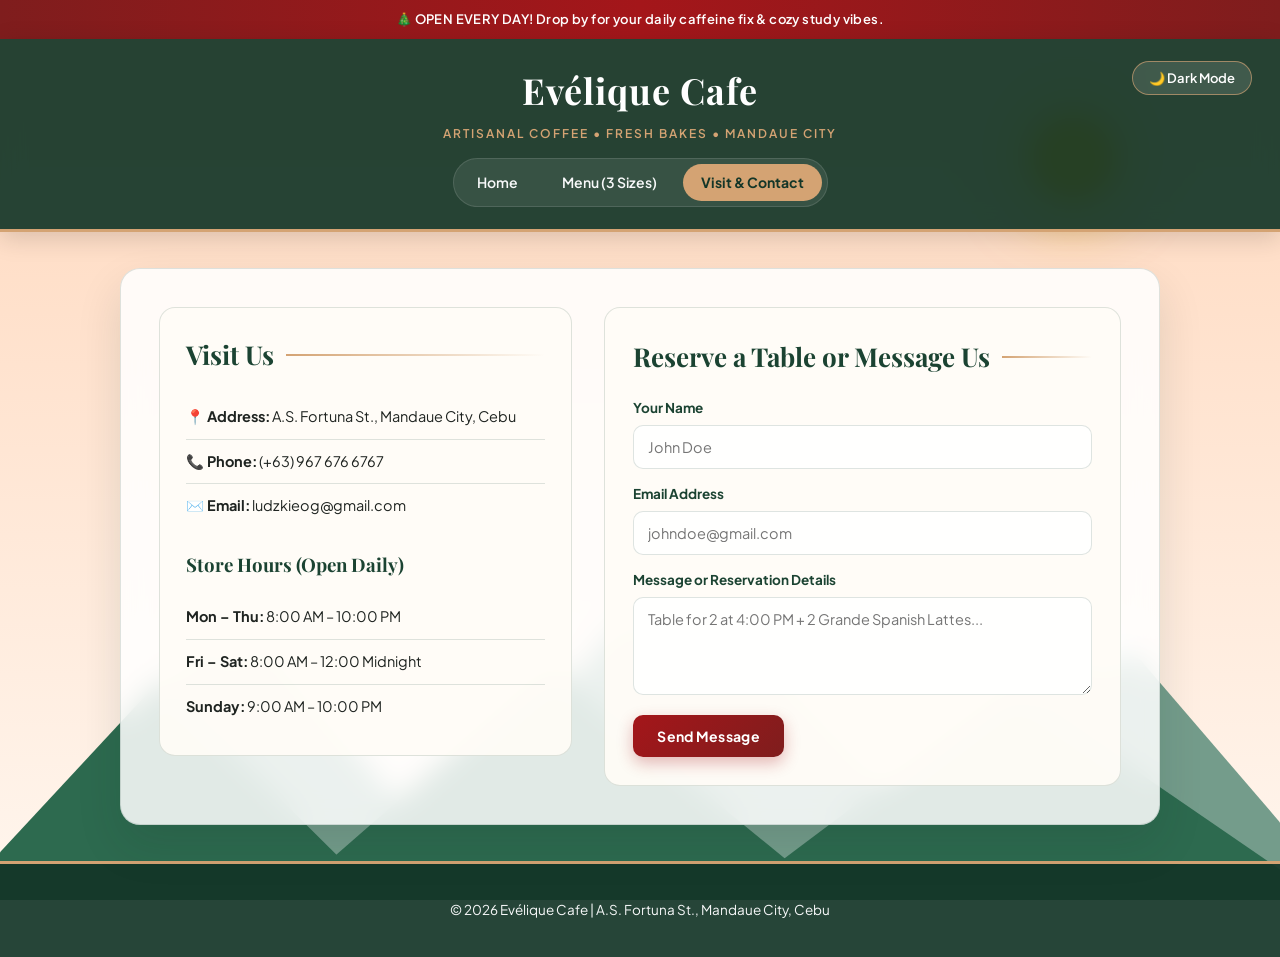
==== commit 907d927d: "Refactor contact.html for better layout and design Updated the contact page with improved structure " ====
--- a/contact.html
+++ b/contact.html
@@ -3,7 +3,7 @@
 <head>
     <meta charset="UTF-8">
     <meta name="viewport" content="width=device-width, initial-scale=1.0">
-    <title>Evélique Cafe - Visit & Contact</title>
+    <title>Evélique Cafe — Visit & Contact</title>
     <link rel="stylesheet" href="style.css">
 </head>
 <body>
@@ -47,39 +47,47 @@
         <nav>
             <a href="index.html">Home</a>
             <a href="menu.html">Menu (3 Sizes)</a>
-            <a href="contact.html">Visit & Contact</a>
+            <a href="contact.html" class="active">Visit & Contact</a>
         </nav>
         <button class="theme-toggle" id="themeBtn" onclick="toggleTheme()">🌙 Dark Mode</button>
     </header>
 
     <div class="container">
-        <h2>Visit Us</h2>
-        <p><strong>Address:</strong> A.S. Fortuna St., Mandaue City, Cebu</p>
-        <p><strong>Phone:</strong> (+63) 967 676 6767</p>
-        <p><strong>Email:</strong> ludzkieog@gmail.com</p>
+        <div class="contact-grid">
+            <div class="info-panel">
+                <h2>Visit Us</h2>
+                <ul class="info-list">
+                    <li><strong>📍 Address:</strong> A.S. Fortuna St., Mandaue City, Cebu</li>
+                    <li><strong>📞 Phone:</strong> (+63) 967 676 6767</li>
+                    <li><strong>✉️ Email:</strong> ludzkieog@gmail.com</li>
+                </ul>
 
-        <h3>Store Hours (Open Daily)</h3>
-        <ul>
-            <li><strong>Monday – Thursday:</strong> 8:00 AM – 10:00 PM</li>
-            <li><strong>Friday – Saturday:</strong> 8:00 AM – 12:00 Midnight</li>
-            <li><strong>Sunday:</strong> 9:00 AM – 10:00 PM</li>
-        </ul>
+                <h3 style="font-family: 'Playfair Display', serif; color: var(--accent-primary); margin-bottom: 8px;">Store Hours (Open Daily)</h3>
+                <ul class="info-list" style="margin-bottom: 0;">
+                    <li><strong>Mon – Thu:</strong> 8:00 AM – 10:00 PM</li>
+                    <li><strong>Fri – Sat:</strong> 8:00 AM – 12:00 Midnight</li>
+                    <li><strong>Sunday:</strong> 9:00 AM – 10:00 PM</li>
+                </ul>
+            </div>
 
-        <h2>Send Us a Message or Reserve a Table</h2>
-        <form id="contactForm">
-            <label for="name">Your Name:</label>
-            <input type="text" id="name" placeholder="John Doe" required>
+            <div class="form-panel">
+                <h2>Reserve a Table or Message Us</h2>
+                <form id="contactForm">
+                    <label for="name">Your Name</label>
+                    <input type="text" id="name" placeholder="John Doe" required>
 
-            <label for="email">Email Address:</label>
-            <input type="email" id="email" placeholder="johndoe@gmail.com" required>
+                    <label for="email">Email Address</label>
+                    <input type="email" id="email" placeholder="johndoe@gmail.com" required>
 
-            <label for="message">Message or Reservation Details:</label>
-            <textarea id="message" rows="4" placeholder="Table for 2 at 4:00 PM + 2 Grande Spanish Lattes..." required></textarea>
+                    <label for="message">Message or Reservation Details</label>
+                    <textarea id="message" rows="4" placeholder="Table for 2 at 4:00 PM + 2 Grande Spanish Lattes..." required></textarea>
 
-            <button type="submit" class="btn" id="submitBtn">Send Message</button>
-        </form>
+                    <button type="submit" class="btn" id="submitBtn">Send Message</button>
+                </form>
 
-        <div id="status-msg"></div>
+                <div id="status-msg"></div>
+            </div>
+        </div>
     </div>
 
     <footer>
--- a/style.css
+++ b/style.css
@@ -1,73 +1,78 @@
+@import url('https://fonts.googleapis.com/css2?family=Playfair+Display:ital,wght@0,600;0,700;1,600&family=Plus+Jakarta+Sans:wght@400;500;600;700&display=swap');
+
 :root {
-    --sky-top: #ffcdb2;
-    --sky-bottom: #fff1e6;
+    --sky-top: #ffd6ba;
+    --sky-bottom: #fff6ee;
     --sun-moon-color: #ffb703;
     --sun-moon-glow: rgba(255, 183, 3, 0.55);
-    --mountain-back: #6b9080;
+    --mountain-back: #749c8b;
     --mountain-front: #2d6a4f;
     --snow-cap: #ffffff;
     --sleigh-color: #9b2226;
     --star-opacity: 0;
 
-    --card-bg: rgba(255, 255, 255, 0.92);
-    --card-inner: #fcfaf5;
-    --text-main: #2b2b2b;
-    --text-muted: #555555;
-    --header-bg: rgba(27, 67, 50, 0.95);
+    --card-bg: rgba(255, 255, 255, 0.86);
+    --card-inner: rgba(255, 252, 247, 0.94);
+    --text-main: #1f2421;
+    --text-muted: #5c635f;
+    --header-bg: rgba(20, 54, 40, 0.92);
     --accent-primary: #1b4332;
-    --accent-red: #9b2226;
+    --accent-secondary: #2d6a4f;
+    --accent-red: #a4161a;
     --accent-gold: #d4a373;
-    --border-color: #d8e2dc;
-    --table-stripe: #f4f9f6;
+    --border-color: rgba(27, 67, 50, 0.14);
+    --shadow-soft: 0 20px 45px rgba(20, 40, 30, 0.12);
+    --shadow-hover: 0 14px 28px rgba(20, 40, 30, 0.18);
 }
 
 body.dark-mode {
-    --sky-top: #0b132b;
-    --sky-bottom: #1c2541;
+    --sky-top: #090e24;
+    --sky-bottom: #192440;
     --sun-moon-color: #f8f9fa;
-    --sun-moon-glow: rgba(248, 249, 250, 0.4);
-    --mountain-back: #1b263b;
-    --mountain-front: #0d1b2a;
+    --sun-moon-glow: rgba(248, 249, 250, 0.45);
+    --mountain-back: #1b2845;
+    --mountain-front: #0d1629;
     --snow-cap: #cbd5e1;
     --sleigh-color: #ffd166;
     --star-opacity: 1;
 
-    --card-bg: rgba(18, 26, 46, 0.90);
-    --card-inner: #1b263b;
+    --card-bg: rgba(16, 24, 44, 0.84);
+    --card-inner: rgba(26, 37, 64, 0.9);
     --text-main: #f1f5f9;
-    --text-muted: #cbd5e1;
-    --header-bg: rgba(13, 27, 42, 0.96);
+    --text-muted: #94a3b8;
+    --header-bg: rgba(11, 19, 36, 0.94);
     --accent-primary: #52b788;
-    --accent-red: #e63946;
+    --accent-secondary: #40916c;
+    --accent-red: #ef476f;
     --accent-gold: #ffd166;
-    --border-color: #334155;
-    --table-stripe: #1e293b;
+    --border-color: rgba(255, 255, 255, 0.1);
+    --shadow-soft: 0 24px 50px rgba(0, 0, 0, 0.45);
+    --shadow-hover: 0 16px 32px rgba(0, 0, 0, 0.6);
 }
 
 * {
     box-sizing: border-box;
-    transition: background-color 0.5s ease, color 0.4s ease, border-color 0.4s ease, box-shadow 0.3s ease;
+    transition: background-color 0.4s ease, color 0.35s ease, border-color 0.35s ease, box-shadow 0.3s ease;
 }
 
 body {
-    font-family: 'Segoe UI', Arial, sans-serif;
+    font-family: 'Plus Jakarta Sans', -apple-system, BlinkMacSystemFont, sans-serif;
     margin: 0;
     padding: 0;
     color: var(--text-main);
-    line-height: 1.6;
+    line-height: 1.65;
     min-height: 100vh;
     overflow-x: hidden;
+    display: flex;
+    flex-direction: column;
 }
 
 /* SCENIC BACKGROUND */
 .scenic-bg {
     position: fixed;
-    top: 0;
-    left: 0;
-    width: 100%;
-    height: 100%;
+    inset: 0;
     z-index: -1;
-    background: linear-gradient(to bottom, var(--sky-top), var(--sky-bottom));
+    background: linear-gradient(180deg, var(--sky-top) 0%, var(--sky-bottom) 100%);
     overflow: hidden;
 }
 
@@ -77,46 +82,47 @@
     height: 60%;
     opacity: var(--star-opacity);
     transition: opacity 0.7s ease;
-    background-image: 
+    background-image:
         radial-gradient(2px 2px at 12% 18%, #fff, transparent),
         radial-gradient(2px 2px at 32% 10%, #fff, transparent),
         radial-gradient(1.5px 1.5px at 52% 26%, #fff, transparent),
         radial-gradient(2px 2px at 74% 14%, #fff, transparent),
         radial-gradient(1.5px 1.5px at 89% 28%, #fff, transparent),
         radial-gradient(2px 2px at 22% 36%, #fff, transparent),
-        radial-gradient(1.5px 1.5px at 64% 9%, #fff, transparent);
+        radial-gradient(1.5px 1.5px at 64% 9%, #fff, transparent),
+        radial-gradient(2px 2px at 82% 40%, #fff, transparent);
     animation: twinkle 3.5s infinite alternate;
 }
 
 @keyframes twinkle {
-    0% { opacity: calc(var(--star-opacity) * 0.55); }
+    0% { opacity: calc(var(--star-opacity) * 0.5); }
     100% { opacity: var(--star-opacity); }
 }
 
 .celestial-orb {
     position: absolute;
-    top: 12%;
-    right: 14%;
-    width: 85px;
-    height: 85px;
+    top: 13%;
+    right: 13%;
+    width: 82px;
+    height: 82px;
     border-radius: 50%;
     background-color: var(--sun-moon-color);
-    box-shadow: 0 0 50px 18px var(--sun-moon-glow);
+    box-shadow: 0 0 55px 20px var(--sun-moon-glow);
     transition: transform 0.7s cubic-bezier(0.22, 1, 0.36, 1), background-color 0.5s ease, box-shadow 0.5s ease;
 }
 
 body.dark-mode .celestial-orb {
-    transform: translateY(-12px) scale(0.92);
+    transform: translateY(-14px) scale(0.92);
 }
 
 .sleigh-container {
     position: absolute;
-    top: 17%;
+    top: 16%;
     left: -160px;
     width: 135px;
     color: var(--sleigh-color);
-    animation: flySleigh 24s linear infinite;
-    opacity: 0.92;
+    animation: flySleigh 26s linear infinite;
+    opacity: 0.9;
 }
 
 @keyframes flySleigh {
@@ -140,42 +146,48 @@
 .mountain-front { fill: var(--mountain-front); transition: fill 0.6s ease; }
 .snow-cap { fill: var(--snow-cap); transition: fill 0.6s ease; }
 
-/* HEADER & NAV */
+/* TOP BANNER & HEADER */
 .holiday-banner {
-    background-color: var(--accent-red);
+    background: linear-gradient(90deg, #7f1d1d, var(--accent-red), #7f1d1d);
     color: #ffffff;
     text-align: center;
-    padding: 9px 15px;
-    font-size: 14px;
-    font-weight: bold;
-    letter-spacing: 0.5px;
+    padding: 9px 16px;
+    font-size: 13px;
+    font-weight: 600;
+    letter-spacing: 0.4px;
 }
 
 header {
     background-color: var(--header-bg);
     color: #ffffff;
-    padding: 20px 30px;
-    border-bottom: 4px solid var(--accent-gold);
+    padding: 22px 32px;
+    border-bottom: 3px solid var(--accent-gold);
     display: flex;
     flex-direction: column;
     align-items: center;
-    position: relative;
-    backdrop-filter: blur(6px);
+    position: sticky;
+    top: 0;
+    z-index: 50;
+    backdrop-filter: blur(12px);
+    -webkit-backdrop-filter: blur(12px);
+    box-shadow: 0 6px 24px rgba(0, 0, 0, 0.15);
 }
 
 header h1 {
-    font-family: Georgia, serif;
+    font-family: 'Playfair Display', Georgia, serif;
     margin: 0;
     font-size: 36px;
-    letter-spacing: 1.5px;
+    font-weight: 700;
+    letter-spacing: 1px;
 }
 
 .tagline {
-    font-size: 13px;
+    font-size: 12px;
     color: var(--accent-gold);
-    margin-top: 2px;
-    letter-spacing: 1px;
+    margin-top: 3px;
+    letter-spacing: 2px;
     text-transform: uppercase;
+    font-weight: 600;
 }
 
 nav {
@@ -183,273 +195,538 @@
     display: flex;
     flex-wrap: wrap;
     justify-content: center;
-    gap: 20px;
+    gap: 8px;
+    background: rgba(255, 255, 255, 0.08);
+    padding: 5px;
+    border-radius: 999px;
+    border: 1px solid rgba(255, 255, 255, 0.12);
 }
 
 nav a {
     color: #f8f9fa;
     text-decoration: none;
-    font-weight: bold;
-    font-size: 16px;
-    padding: 5px 10px;
-    position: relative;
-}
-
-nav a::after {
-    content: "";
-    position: absolute;
-    bottom: 0;
-    left: 50%;
-    width: 0%;
-    height: 2px;
+    font-weight: 600;
+    font-size: 14px;
+    padding: 7px 18px;
+    border-radius: 999px;
+}
+
+nav a:hover {
+    background-color: rgba(255, 255, 255, 0.14);
+    color: var(--accent-gold);
+}
+
+nav a.active {
     background-color: var(--accent-gold);
-    transition: width 0.3s ease, left 0.3s ease;
-}
-
-nav a:hover::after { width: 100%; left: 0; }
-nav a:hover { color: var(--accent-gold); }
+    color: #143628;
+    font-weight: 700;
+}
 
 .theme-toggle {
     position: absolute;
-    top: 20px;
-    right: 25px;
-    background-color: rgba(255, 255, 255, 0.15);
+    top: 22px;
+    right: 28px;
+    background-color: rgba(255, 255, 255, 0.12);
     color: #ffffff;
-    border: 1.5px solid var(--accent-gold);
-    padding: 8px 15px;
-    border-radius: 20px;
+    border: 1px solid rgba(212, 163, 115, 0.65);
+    padding: 8px 16px;
+    border-radius: 999px;
     cursor: pointer;
-    font-weight: bold;
+    font-family: inherit;
+    font-weight: 600;
     font-size: 13px;
     transition: transform 0.25s cubic-bezier(0.175, 0.885, 0.32, 1.275), background-color 0.3s ease, color 0.3s ease;
 }
 
 .theme-toggle:hover {
     background-color: var(--accent-gold);
-    color: #1b4332;
-    transform: scale(1.07);
-}
-
-.theme-toggle:active { transform: scale(0.95); }
-
-/* MAIN CONTAINER & BUTTONS */
+    color: #143628;
+    transform: translateY(-2px);
+}
+
+/* MAIN GLASS CONTAINER */
 .container {
-    width: 88%;
-    max-width: 960px;
-    margin: 35px auto;
+    width: 92%;
+    max-width: 1040px;
+    margin: 36px auto;
     background-color: var(--card-bg);
-    padding: 30px;
-    border: 1px solid var(--border-color);
-    border-radius: 12px;
-    box-shadow: 0 10px 30px rgba(0, 0, 0, 0.16);
-    backdrop-filter: blur(8px);
+    padding: 38px;
+    border: 1px solid var(--border-color);
+    border-radius: 20px;
+    box-shadow: var(--shadow-soft);
+    backdrop-filter: blur(14px);
+    -webkit-backdrop-filter: blur(14px);
+    flex: 1;
 }
 
 h2 {
-    font-family: Georgia, serif;
+    font-family: 'Playfair Display', Georgia, serif;
     color: var(--accent-primary);
-    border-bottom: 2px solid var(--accent-red);
-    padding-bottom: 6px;
-    margin-top: 30px;
+    font-size: 26px;
+    margin: 36px 0 18px 0;
+    display: flex;
+    align-items: center;
+    gap: 12px;
+}
+
+h2::after {
+    content: "";
+    flex: 1;
+    height: 1.5px;
+    background: linear-gradient(90deg, var(--accent-gold), transparent);
 }
 
 h2:first-child { margin-top: 0; }
 
+/* BUTTONS */
 .btn {
-    display: inline-block;
-    background-color: var(--accent-red);
+    display: inline-flex;
+    align-items: center;
+    justify-content: center;
+    gap: 8px;
+    background: linear-gradient(135deg, var(--accent-red), #7f1d1d);
     color: #ffffff;
-    padding: 12px 26px;
+    padding: 12px 24px;
     text-decoration: none;
-    border-radius: 6px;
+    border-radius: 10px;
     margin-top: 12px;
     border: none;
     cursor: pointer;
-    font-size: 15px;
-    font-weight: bold;
-    letter-spacing: 0.5px;
+    font-family: inherit;
+    font-size: 14px;
+    font-weight: 700;
+    letter-spacing: 0.3px;
     position: relative;
     overflow: hidden;
-    box-shadow: 0 4px 12px rgba(155, 34, 38, 0.35);
+    box-shadow: 0 6px 16px rgba(164, 22, 26, 0.3);
     transition: transform 0.25s cubic-bezier(0.175, 0.885, 0.32, 1.275), box-shadow 0.25s ease;
 }
 
-.btn::before {
-    content: "";
-    position: absolute;
-    top: 0;
-    left: -100%;
-    width: 60%;
-    height: 100%;
-    background: linear-gradient(120deg, transparent, rgba(255, 255, 255, 0.35), transparent);
-    transition: left 0.55s ease;
-}
-
-.btn:hover::before { left: 130%; }
-.btn:hover { transform: translateY(-3px) scale(1.03); box-shadow: 0 8px 20px rgba(155, 34, 38, 0.5); }
-.btn:active { transform: translateY(1px) scale(0.98); }
-
-/* HERO & MARKETING CARDS */
+.btn:hover {
+    transform: translateY(-2px);
+    box-shadow: 0 10px 22px rgba(164, 22, 26, 0.45);
+}
+
+.btn-outline {
+    background: transparent;
+    border: 1.5px solid var(--accent-primary);
+    color: var(--accent-primary);
+    box-shadow: none;
+    padding: 8px 16px;
+    font-size: 13px;
+    margin-top: 10px;
+}
+
+.btn-outline:hover {
+    background: var(--accent-primary);
+    color: #ffffff;
+    box-shadow: 0 6px 14px rgba(27, 67, 50, 0.25);
+}
+
+/* HERO SECTION */
 .hero {
-    background-color: var(--card-inner);
-    border: 2px dashed var(--accent-gold);
-    padding: 40px 25px;
+    background: linear-gradient(135deg, var(--card-inner), rgba(212, 163, 115, 0.14));
+    border: 1px solid rgba(212, 163, 115, 0.55);
+    padding: 48px 32px;
     text-align: center;
-    border-radius: 10px;
-    margin-bottom: 30px;
-}
-
-.hero h2 { border: none; font-size: 30px; margin: 0 0 10px 0; color: var(--accent-red); }
+    border-radius: 16px;
+    margin-bottom: 34px;
+    position: relative;
+}
+
+.hero h2 {
+    justify-content: center;
+    font-size: 34px;
+    margin: 6px 0 12px 0;
+    color: var(--accent-primary);
+}
+
+.hero h2::after { display: none; }
+
+.hero p {
+    max-width: 620px;
+    margin: 0 auto 14px auto;
+    color: var(--text-muted);
+    font-size: 16px;
+}
 
 .promo-pill {
     display: inline-block;
-    background-color: var(--accent-primary);
-    color: #ffffff;
-    padding: 4px 14px;
-    border-radius: 20px;
+    background-color: rgba(164, 22, 26, 0.12);
+    color: var(--accent-red);
+    border: 1px solid rgba(164, 22, 26, 0.3);
+    padding: 5px 14px;
+    border-radius: 999px;
     font-size: 12px;
-    font-weight: bold;
-    margin-bottom: 10px;
-    animation: pulseGlow 2s infinite;
-}
-
-@keyframes pulseGlow {
-    0% { transform: scale(1); }
-    50% { transform: scale(1.06); }
-    100% { transform: scale(1); }
-}
-
+    font-weight: 700;
+    letter-spacing: 0.6px;
+    margin-bottom: 8px;
+}
+
+/* FEATURED CARDS */
 .card-row {
-    display: flex;
-    justify-content: space-between;
-    gap: 18px;
-    margin-top: 20px;
-    flex-wrap: wrap;
+    display: grid;
+    grid-template-columns: repeat(auto-fit, minmax(265px, 1fr));
+    gap: 20px;
+    margin-top: 18px;
 }
 
 .card {
     background-color: var(--card-inner);
-    border: 1px solid var(--accent-gold);
-    border-radius: 10px;
-    padding: 20px;
-    flex: 1 1 260px;
-    text-align: center;
-    transition: transform 0.3s ease, box-shadow 0.3s ease;
-}
-
-.card:hover { transform: translateY(-6px); box-shadow: 0 12px 24px rgba(0, 0, 0, 0.16); }
-.card h3 { color: var(--accent-primary); margin: 8px 0; }
+    border: 1px solid var(--border-color);
+    border-radius: 16px;
+    padding: 24px;
+    text-align: left;
+    display: flex;
+    flex-direction: column;
+    justify-content: space-between;
+    transition: transform 0.3s ease, box-shadow 0.3s ease, border-color 0.3s ease;
+}
+
+.card:hover {
+    transform: translateY(-5px);
+    box-shadow: var(--shadow-hover);
+    border-color: var(--accent-gold);
+}
+
+.card h3 {
+    font-family: 'Playfair Display', Georgia, serif;
+    color: var(--accent-primary);
+    font-size: 21px;
+    margin: 12px 0 6px 0;
+}
+
+.card p {
+    color: var(--text-muted);
+    font-size: 14px;
+    margin: 0 0 14px 0;
+}
 
 .badge {
-    display: inline-block;
-    background-color: var(--accent-red);
-    color: #ffffff;
+    align-self: flex-start;
+    background-color: rgba(212, 163, 115, 0.22);
+    color: var(--accent-primary);
     font-size: 11px;
-    font-weight: bold;
-    padding: 3px 10px;
-    border-radius: 12px;
+    font-weight: 700;
+    padding: 4px 11px;
+    border-radius: 999px;
     text-transform: uppercase;
-}
-
-.price-box { margin: 12px 0 6px 0; font-size: 18px; }
-.old-price { text-decoration: line-through; color: var(--text-muted); font-size: 15px; margin-right: 6px; }
-.new-price { color: var(--accent-red); font-weight: bold; font-size: 21px; }
+    letter-spacing: 0.5px;
+}
+
+.price-box {
+    display: flex;
+    align-items: baseline;
+    gap: 8px;
+    margin: 8px 0 6px 0;
+}
+
+.old-price { text-decoration: line-through; color: var(--text-muted); font-size: 14px; }
+.new-price { color: var(--accent-red); font-weight: 700; font-size: 22px; }
 
 .save-tag {
-    display: inline-block;
     background-color: #d8f3dc;
     color: #1b4332;
     font-size: 11px;
-    font-weight: bold;
-    padding: 2px 7px;
-    border-radius: 4px;
-    margin-left: 5px;
-}
-
+    font-weight: 700;
+    padding: 3px 8px;
+    border-radius: 6px;
+}
+
+/* BUNDLE BANNER */
 .bundle-box {
-    background: linear-gradient(135deg, #1b4332, #2d6a4f);
+    background: linear-gradient(135deg, #143628, #2d6a4f);
     color: #ffffff;
-    padding: 22px;
-    border-radius: 10px;
-    margin-top: 30px;
-    border: 2px solid var(--accent-gold);
+    padding: 28px 32px;
+    border-radius: 16px;
+    margin-top: 36px;
+    border: 1.5px solid var(--accent-gold);
     display: flex;
     justify-content: space-between;
     align-items: center;
     flex-wrap: wrap;
-    gap: 15px;
-}
-
-.bundle-box h3 { margin: 0 0 5px 0; color: #ffd166; font-family: Georgia, serif; }
-
-/* MENU TABLES */
+    gap: 20px;
+    box-shadow: 0 14px 30px rgba(20, 54, 40, 0.25);
+}
+
+.bundle-box h3 {
+    margin: 0 0 6px 0;
+    color: #ffd166;
+    font-family: 'Playfair Display', Georgia, serif;
+    font-size: 24px;
+}
+
+/* WHY US PERKS */
+.perks-grid {
+    display: grid;
+    grid-template-columns: repeat(auto-fit, minmax(210px, 1fr));
+    gap: 16px;
+    margin-top: 18px;
+}
+
+.perk-item {
+    background: var(--card-inner);
+    border: 1px solid var(--border-color);
+    border-radius: 12px;
+    padding: 16px 18px;
+    font-size: 14px;
+}
+
+.perk-item strong {
+    display: block;
+    color: var(--accent-primary);
+    margin-bottom: 3px;
+}
+
+/* MENU PAGE: FILTER BAR & MODERN MENU GRID */
+.menu-toolbar {
+    display: flex;
+    justify-content: space-between;
+    align-items: center;
+    flex-wrap: wrap;
+    gap: 14px;
+    margin-bottom: 24px;
+    padding-bottom: 18px;
+    border-bottom: 1px solid var(--border-color);
+}
+
+.filter-tabs {
+    display: flex;
+    flex-wrap: wrap;
+    gap: 8px;
+}
+
+.filter-btn {
+    background: var(--card-inner);
+    color: var(--text-main);
+    border: 1px solid var(--border-color);
+    padding: 8px 16px;
+    border-radius: 999px;
+    font-family: inherit;
+    font-size: 13px;
+    font-weight: 600;
+    cursor: pointer;
+}
+
+.filter-btn:hover {
+    border-color: var(--accent-gold);
+}
+
+.filter-btn.active {
+    background: var(--accent-primary);
+    color: #ffffff;
+    border-color: var(--accent-primary);
+}
+
+body.dark-mode .filter-btn.active {
+    color: #0d1629;
+}
+
 .size-guide {
     display: flex;
-    justify-content: center;
-    gap: 15px;
+    gap: 12px;
     background-color: var(--card-inner);
-    padding: 12px;
-    border-radius: 8px;
-    border: 1px solid var(--border-color);
-    margin-bottom: 20px;
-    font-size: 14px;
+    padding: 8px 16px;
+    border-radius: 999px;
+    border: 1px solid var(--border-color);
+    font-size: 13px;
     flex-wrap: wrap;
 }
 
-.size-guide span { font-weight: bold; color: var(--accent-primary); }
-
-table { width: 100%; border-collapse: collapse; margin-bottom: 28px; }
-th, td { border: 1px solid var(--border-color); padding: 12px; text-align: left; }
-th { background-color: #1b4332; color: #ffffff; font-size: 14px; }
-th.size-col, td.size-col { text-align: center; width: 85px; font-weight: bold; }
-tr:nth-child(even) { background-color: var(--table-stripe); }
-tr:hover { background-color: rgba(212, 163, 115, 0.16); }
-.item-name { font-weight: bold; color: var(--accent-primary); display: block; }
-.item-desc { font-size: 13px; color: var(--text-muted); }
+.size-guide span { font-weight: 700; color: var(--accent-primary); }
+
+.menu-grid {
+    display: grid;
+    grid-template-columns: repeat(auto-fill, minmax(300px, 1fr));
+    gap: 18px;
+    margin-bottom: 24px;
+}
+
+.menu-card {
+    background: var(--card-inner);
+    border: 1px solid var(--border-color);
+    border-radius: 14px;
+    padding: 20px;
+    display: flex;
+    flex-direction: column;
+    justify-content: space-between;
+    gap: 14px;
+    transition: transform 0.25s ease, box-shadow 0.25s ease, border-color 0.25s ease;
+}
+
+.menu-card:hover {
+    transform: translateY(-4px);
+    box-shadow: var(--shadow-hover);
+    border-color: var(--accent-gold);
+}
+
+.menu-card-header {
+    display: flex;
+    justify-content: space-between;
+    align-items: flex-start;
+    gap: 10px;
+}
+
+.item-name {
+    font-family: 'Playfair Display', Georgia, serif;
+    font-weight: 700;
+    font-size: 18px;
+    color: var(--accent-primary);
+    margin: 0;
+}
+
+.item-desc {
+    font-size: 13.5px;
+    color: var(--text-muted);
+    margin: 6px 0 0 0;
+}
 
 .hot-tag {
     background-color: var(--accent-red);
     color: #fff;
+    font-family: 'Plus Jakarta Sans', sans-serif;
     font-size: 10px;
-    padding: 2px 6px;
-    border-radius: 4px;
-    margin-left: 6px;
-    vertical-align: middle;
-}
-
-/* CONTACT FORM & FOOTER */
-form label { display: block; margin-top: 14px; font-weight: bold; color: var(--accent-primary); }
+    font-weight: 700;
+    padding: 3px 8px;
+    border-radius: 999px;
+    letter-spacing: 0.4px;
+    white-space: nowrap;
+}
+
+.size-pills {
+    display: grid;
+    grid-template-columns: repeat(3, 1fr);
+    gap: 8px;
+    padding-top: 12px;
+    border-top: 1px dashed var(--border-color);
+}
+
+.size-pill {
+    background: rgba(212, 163, 115, 0.1);
+    border: 1px solid var(--border-color);
+    border-radius: 8px;
+    padding: 7px 6px;
+    text-align: center;
+}
+
+.size-pill small {
+    display: block;
+    font-size: 11px;
+    color: var(--text-muted);
+    font-weight: 600;
+}
+
+.size-pill strong {
+    display: block;
+    font-size: 14px;
+    color: var(--text-main);
+}
+
+.single-price-bar {
+    display: flex;
+    justify-content: space-between;
+    align-items: center;
+    padding-top: 12px;
+    border-top: 1px dashed var(--border-color);
+}
+
+.single-price-bar span {
+    font-size: 12px;
+    color: var(--text-muted);
+    font-weight: 600;
+}
+
+.single-price-bar strong {
+    font-size: 18px;
+    color: var(--accent-red);
+}
+
+/* CONTACT PAGE 2-COLUMN LAYOUT */
+.contact-grid {
+    display: grid;
+    grid-template-columns: 1fr 1.25fr;
+    gap: 32px;
+    align-items: start;
+}
+
+.info-panel {
+    background: var(--card-inner);
+    border: 1px solid var(--border-color);
+    border-radius: 16px;
+    padding: 26px;
+}
+
+.info-list {
+    list-style: none;
+    padding: 0;
+    margin: 14px 0 22px 0;
+}
+
+.info-list li {
+    padding: 10px 0;
+    border-bottom: 1px solid var(--border-color);
+    font-size: 14.5px;
+}
+
+.info-list li:last-child { border-bottom: none; }
+
+.form-panel {
+    background: var(--card-inner);
+    border: 1px solid var(--border-color);
+    border-radius: 16px;
+    padding: 28px;
+}
+
+form label {
+    display: block;
+    margin-top: 14px;
+    font-size: 13.5px;
+    font-weight: 700;
+    color: var(--accent-primary);
+}
+
+form label:first-child { margin-top: 0; }
+
 form input, form textarea {
     width: 100%;
-    padding: 11px;
-    margin-top: 5px;
-    border: 1px solid var(--border-color);
-    background-color: var(--card-inner);
+    padding: 12px 14px;
+    margin-top: 6px;
+    border: 1px solid var(--border-color);
+    background-color: var(--card-bg);
     color: var(--text-main);
-    border-radius: 6px;
+    border-radius: 10px;
     font-family: inherit;
-    font-size: 15px;
+    font-size: 14.5px;
 }
 
 form input:focus, form textarea:focus {
     outline: none;
     border-color: var(--accent-gold);
-    box-shadow: 0 0 8px rgba(212, 163, 115, 0.45);
-}
-
-#status-msg { margin-top: 15px; font-weight: bold; padding: 12px; border-radius: 6px; display: none; }
+    box-shadow: 0 0 0 3px rgba(212, 163, 115, 0.25);
+}
+
+#status-msg {
+    margin-top: 16px;
+    font-weight: 600;
+    font-size: 14px;
+    padding: 12px 14px;
+    border-radius: 10px;
+    display: none;
+}
 
 footer {
     background-color: var(--header-bg);
     color: #f8f9fa;
     text-align: center;
-    padding: 20px;
-    margin-top: 45px;
-    font-size: 14px;
-    border-top: 4px solid var(--accent-gold);
-}
-
-@media (max-width: 650px) {
-.theme-toggle { position: static; margin-top: 12px; }
-th, td { padding: 8px 6px; font-size: 13px; }
-}
+    padding: 22px;
+    margin-top: auto;
+    font-size: 13.5px;
+    border-top: 3px solid var(--accent-gold);
+}
+
+@media (max-width: 780px) {
+    .contact-grid { grid-template-columns: 1fr; }
+    .theme-toggle { position: static; margin-top: 12px; }
+    .container { padding: 24px 18px; width: 94%; }
+    .hero h2 { font-size: 26px; }
+}
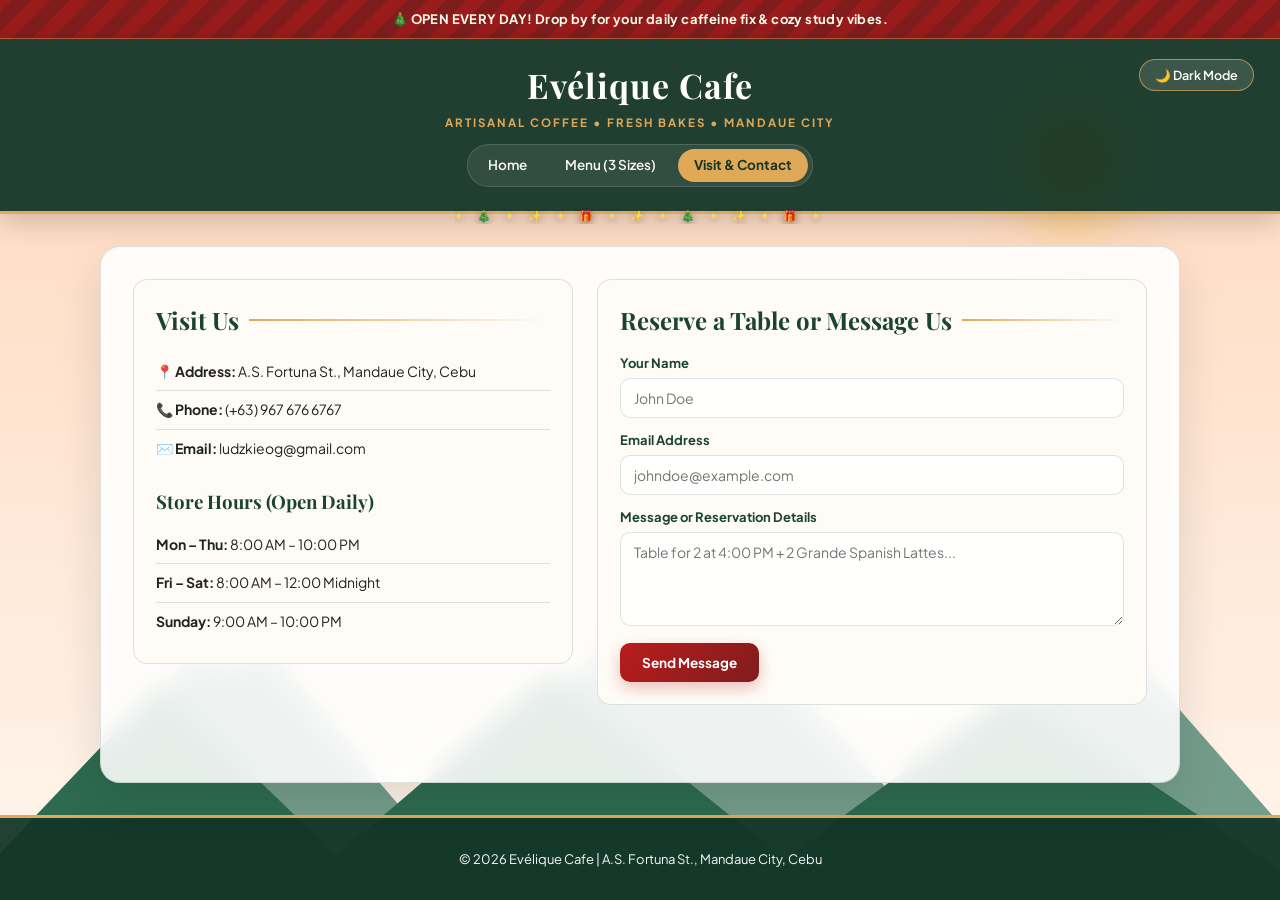
==== commit 91325570: "Update contact form email placeholder and styles" ====
--- a/contact.html
+++ b/contact.html
@@ -10,6 +10,7 @@
 
     <div class="scenic-bg">
         <div class="stars"></div>
+        <div class="snow-layer"></div>
         <div class="celestial-orb"></div>
         <div class="sleigh-container">
             <svg viewBox="0 0 200 70" fill="currentColor">
@@ -62,7 +63,7 @@
                     <li><strong>✉️ Email:</strong> ludzkieog@gmail.com</li>
                 </ul>
 
-                <h3 style="font-family: 'Playfair Display', serif; color: var(--accent-primary); margin-bottom: 8px;">Store Hours (Open Daily)</h3>
+                <h3 style="font-family: 'Playfair Display', serif; color: var(--accent-primary); margin-bottom: 6px;">Store Hours (Open Daily)</h3>
                 <ul class="info-list" style="margin-bottom: 0;">
                     <li><strong>Mon – Thu:</strong> 8:00 AM – 10:00 PM</li>
                     <li><strong>Fri – Sat:</strong> 8:00 AM – 12:00 Midnight</li>
@@ -77,7 +78,7 @@
                     <input type="text" id="name" placeholder="John Doe" required>
 
                     <label for="email">Email Address</label>
-                    <input type="email" id="email" placeholder="johndoe@gmail.com" required>
+                    <input type="email" id="email" placeholder="johndoe@example.com" required>
 
                     <label for="message">Message or Reservation Details</label>
                     <textarea id="message" rows="4" placeholder="Table for 2 at 4:00 PM + 2 Grande Spanish Lattes..." required></textarea>
--- a/style.css
+++ b/style.css
@@ -8,51 +8,53 @@
     --mountain-back: #749c8b;
     --mountain-front: #2d6a4f;
     --snow-cap: #ffffff;
-    --sleigh-color: #9b2226;
+    --sleigh-color: #b91c1c;
     --star-opacity: 0;
-
-    --card-bg: rgba(255, 255, 255, 0.86);
-    --card-inner: rgba(255, 252, 247, 0.94);
+    --flake-opacity: 0.72;
+
+    --card-bg: rgba(255, 255, 255, 0.88);
+    --card-inner: rgba(255, 252, 247, 0.96);
     --text-main: #1f2421;
     --text-muted: #5c635f;
-    --header-bg: rgba(20, 54, 40, 0.92);
+    --header-bg: rgba(20, 54, 40, 0.94);
     --accent-primary: #1b4332;
     --accent-secondary: #2d6a4f;
-    --accent-red: #a4161a;
-    --accent-gold: #d4a373;
+    --accent-red: #b91c1c;
+    --accent-gold: #e0a958;
     --border-color: rgba(27, 67, 50, 0.14);
-    --shadow-soft: 0 20px 45px rgba(20, 40, 30, 0.12);
-    --shadow-hover: 0 14px 28px rgba(20, 40, 30, 0.18);
+    --shadow-soft: 0 20px 45px rgba(20, 40, 30, 0.13);
+    --shadow-hover: 0 14px 28px rgba(20, 40, 30, 0.2);
 }
 
 body.dark-mode {
-    --sky-top: #090e24;
-    --sky-bottom: #192440;
-    --sun-moon-color: #f8f9fa;
-    --sun-moon-glow: rgba(248, 249, 250, 0.45);
+    --sky-top: #080d22;
+    --sky-bottom: #18233f;
+    --sun-moon-color: #fff3b0;
+    --sun-moon-glow: rgba(255, 243, 176, 0.45);
     --mountain-back: #1b2845;
     --mountain-front: #0d1629;
     --snow-cap: #cbd5e1;
     --sleigh-color: #ffd166;
     --star-opacity: 1;
-
-    --card-bg: rgba(16, 24, 44, 0.84);
-    --card-inner: rgba(26, 37, 64, 0.9);
+    --flake-opacity: 0.9;
+
+    --card-bg: rgba(15, 23, 42, 0.86);
+    --card-inner: rgba(25, 36, 62, 0.92);
     --text-main: #f1f5f9;
     --text-muted: #94a3b8;
-    --header-bg: rgba(11, 19, 36, 0.94);
+    --header-bg: rgba(10, 18, 34, 0.95);
     --accent-primary: #52b788;
     --accent-secondary: #40916c;
     --accent-red: #ef476f;
     --accent-gold: #ffd166;
-    --border-color: rgba(255, 255, 255, 0.1);
-    --shadow-soft: 0 24px 50px rgba(0, 0, 0, 0.45);
-    --shadow-hover: 0 16px 32px rgba(0, 0, 0, 0.6);
+    --border-color: rgba(255, 255, 255, 0.11);
+    --shadow-soft: 0 24px 50px rgba(0, 0, 0, 0.48);
+    --shadow-hover: 0 16px 32px rgba(0, 0, 0, 0.62);
 }
 
 * {
     box-sizing: border-box;
-    transition: background-color 0.4s ease, color 0.35s ease, border-color 0.35s ease, box-shadow 0.3s ease;
+    transition: background-color 0.35s ease, color 0.3s ease, border-color 0.3s ease, box-shadow 0.3s ease;
 }
 
 body {
@@ -60,14 +62,14 @@
     margin: 0;
     padding: 0;
     color: var(--text-main);
-    line-height: 1.65;
+    line-height: 1.55;
     min-height: 100vh;
     overflow-x: hidden;
     display: flex;
     flex-direction: column;
 }
 
-/* SCENIC BACKGROUND */
+/* SCENIC CHRISTMAS BACKGROUND */
 .scenic-bg {
     position: fixed;
     inset: 0;
@@ -79,7 +81,7 @@
 .stars {
     position: absolute;
     width: 100%;
-    height: 60%;
+    height: 62%;
     opacity: var(--star-opacity);
     transition: opacity 0.7s ease;
     background-image:
@@ -91,12 +93,38 @@
         radial-gradient(2px 2px at 22% 36%, #fff, transparent),
         radial-gradient(1.5px 1.5px at 64% 9%, #fff, transparent),
         radial-gradient(2px 2px at 82% 40%, #fff, transparent);
-    animation: twinkle 3.5s infinite alternate;
+    animation: twinkle 3.2s infinite alternate;
 }
 
 @keyframes twinkle {
-    0% { opacity: calc(var(--star-opacity) * 0.5); }
+    0% { opacity: calc(var(--star-opacity) * 0.45); }
     100% { opacity: var(--star-opacity); }
+}
+
+.snow-layer {
+    position: absolute;
+    inset: -20% 0 0 0;
+    pointer-events: none;
+    opacity: var(--flake-opacity);
+    background-image:
+        radial-gradient(3px 3px at 8% 12%, #ffffff, transparent),
+        radial-gradient(2px 2px at 24% 28%, #ffffff, transparent),
+        radial-gradient(3.5px 3.5px at 41% 8%, #fff8eb, transparent),
+        radial-gradient(2px 2px at 57% 22%, #ffffff, transparent),
+        radial-gradient(3px 3px at 73% 15%, #ffffff, transparent),
+        radial-gradient(2.5px 2.5px at 88% 32%, #fff8eb, transparent),
+        radial-gradient(2px 2px at 16% 52%, #ffffff, transparent),
+        radial-gradient(3px 3px at 35% 64%, #ffffff, transparent),
+        radial-gradient(2px 2px at 66% 58%, #ffffff, transparent),
+        radial-gradient(3px 3px at 84% 72%, #ffffff, transparent);
+    background-size: 100% 50%;
+    animation: snowFall 14s linear infinite;
+}
+
+@keyframes snowFall {
+    0% { transform: translateY(0) translateX(0); }
+    50% { transform: translateY(25%) translateX(12px); }
+    100% { transform: translateY(50%) translateX(-8px); }
 }
 
 .celestial-orb {
@@ -117,12 +145,12 @@
 
 .sleigh-container {
     position: absolute;
-    top: 16%;
-    left: -160px;
-    width: 135px;
+    top: 15%;
+    left: -170px;
+    width: 140px;
     color: var(--sleigh-color);
-    animation: flySleigh 26s linear infinite;
-    opacity: 0.9;
+    animation: flySleigh 25s linear infinite;
+    opacity: 0.92;
 }
 
 @keyframes flySleigh {
@@ -138,29 +166,36 @@
     bottom: 0;
     left: 0;
     width: 100%;
-    height: 46vh;
-    min-height: 240px;
+    height: 45vh;
+    min-height: 230px;
 }
 
 .mountain-back { fill: var(--mountain-back); transition: fill 0.6s ease; }
 .mountain-front { fill: var(--mountain-front); transition: fill 0.6s ease; }
 .snow-cap { fill: var(--snow-cap); transition: fill 0.6s ease; }
 
-/* TOP BANNER & HEADER */
+/* TOP BANNER & FESTIVE HEADER */
 .holiday-banner {
-    background: linear-gradient(90deg, #7f1d1d, var(--accent-red), #7f1d1d);
-    color: #ffffff;
+    background: repeating-linear-gradient(
+        -45deg,
+        #991b1b,
+        #991b1b 14px,
+        #7f1d1d 14px,
+        #7f1d1d 28px
+    );
+    color: #fffbeb;
     text-align: center;
     padding: 9px 16px;
     font-size: 13px;
-    font-weight: 600;
+    font-weight: 700;
     letter-spacing: 0.4px;
+    border-bottom: 1px solid rgba(255, 215, 130, 0.35);
 }
 
 header {
     background-color: var(--header-bg);
     color: #ffffff;
-    padding: 22px 32px;
+    padding: 20px 32px 24px;
     border-bottom: 3px solid var(--accent-gold);
     display: flex;
     flex-direction: column;
@@ -170,44 +205,58 @@
     z-index: 50;
     backdrop-filter: blur(12px);
     -webkit-backdrop-filter: blur(12px);
-    box-shadow: 0 6px 24px rgba(0, 0, 0, 0.15);
+    box-shadow: 0 8px 26px rgba(0, 0, 0, 0.18);
+}
+
+/* Festive fairy lights / garland strip under header */
+header::after {
+    content: "✦ 🎄 ✦ ✨ ✦ 🎁 ✦ ✨ ✦ 🎄 ✦ ✨ ✦ 🎁 ✦";
+    position: absolute;
+    bottom: -13px;
+    font-size: 11px;
+    letter-spacing: 6px;
+    color: #ffd166;
+    text-shadow: 0 2px 8px rgba(0, 0, 0, 0.45);
+    white-space: nowrap;
+    overflow: hidden;
+    max-width: 100%;
 }
 
 header h1 {
     font-family: 'Playfair Display', Georgia, serif;
     margin: 0;
-    font-size: 36px;
+    font-size: 34px;
     font-weight: 700;
     letter-spacing: 1px;
 }
 
 .tagline {
-    font-size: 12px;
+    font-size: 11.5px;
     color: var(--accent-gold);
-    margin-top: 3px;
+    margin-top: 2px;
     letter-spacing: 2px;
     text-transform: uppercase;
-    font-weight: 600;
+    font-weight: 700;
 }
 
 nav {
-    margin-top: 14px;
+    margin-top: 12px;
     display: flex;
     flex-wrap: wrap;
     justify-content: center;
-    gap: 8px;
+    gap: 6px;
     background: rgba(255, 255, 255, 0.08);
-    padding: 5px;
+    padding: 4px;
     border-radius: 999px;
-    border: 1px solid rgba(255, 255, 255, 0.12);
+    border: 1px solid rgba(255, 255, 255, 0.14);
 }
 
 nav a {
     color: #f8f9fa;
     text-decoration: none;
     font-weight: 600;
-    font-size: 14px;
-    padding: 7px 18px;
+    font-size: 13.5px;
+    padding: 6px 16px;
     border-radius: 999px;
 }
 
@@ -224,33 +273,31 @@
 
 .theme-toggle {
     position: absolute;
-    top: 22px;
-    right: 28px;
+    top: 20px;
+    right: 26px;
     background-color: rgba(255, 255, 255, 0.12);
     color: #ffffff;
-    border: 1px solid rgba(212, 163, 115, 0.65);
-    padding: 8px 16px;
+    border: 1px solid rgba(224, 169, 88, 0.7);
+    padding: 7px 15px;
     border-radius: 999px;
     cursor: pointer;
     font-family: inherit;
     font-weight: 600;
-    font-size: 13px;
-    transition: transform 0.25s cubic-bezier(0.175, 0.885, 0.32, 1.275), background-color 0.3s ease, color 0.3s ease;
+    font-size: 12.5px;
 }
 
 .theme-toggle:hover {
     background-color: var(--accent-gold);
     color: #143628;
-    transform: translateY(-2px);
-}
-
-/* MAIN GLASS CONTAINER */
+}
+
+/* MAIN CONTAINER */
 .container {
     width: 92%;
-    max-width: 1040px;
-    margin: 36px auto;
+    max-width: 1080px;
+    margin: 32px auto;
     background-color: var(--card-bg);
-    padding: 38px;
+    padding: 32px;
     border: 1px solid var(--border-color);
     border-radius: 20px;
     box-shadow: var(--shadow-soft);
@@ -262,11 +309,11 @@
 h2 {
     font-family: 'Playfair Display', Georgia, serif;
     color: var(--accent-primary);
-    font-size: 26px;
-    margin: 36px 0 18px 0;
+    font-size: 24px;
+    margin: 28px 0 14px 0;
     display: flex;
     align-items: center;
-    gap: 12px;
+    gap: 10px;
 }
 
 h2::after {
@@ -286,25 +333,21 @@
     gap: 8px;
     background: linear-gradient(135deg, var(--accent-red), #7f1d1d);
     color: #ffffff;
-    padding: 12px 24px;
+    padding: 11px 22px;
     text-decoration: none;
     border-radius: 10px;
-    margin-top: 12px;
+    margin-top: 10px;
     border: none;
     cursor: pointer;
     font-family: inherit;
-    font-size: 14px;
-    font-weight: 700;
-    letter-spacing: 0.3px;
-    position: relative;
-    overflow: hidden;
-    box-shadow: 0 6px 16px rgba(164, 22, 26, 0.3);
-    transition: transform 0.25s cubic-bezier(0.175, 0.885, 0.32, 1.275), box-shadow 0.25s ease;
+    font-size: 13.5px;
+    font-weight: 700;
+    box-shadow: 0 6px 16px rgba(185, 28, 28, 0.28);
 }
 
 .btn:hover {
     transform: translateY(-2px);
-    box-shadow: 0 10px 22px rgba(164, 22, 26, 0.45);
+    box-shadow: 0 10px 22px rgba(185, 28, 28, 0.42);
 }
 
 .btn-outline {
@@ -312,124 +355,135 @@
     border: 1.5px solid var(--accent-primary);
     color: var(--accent-primary);
     box-shadow: none;
-    padding: 8px 16px;
-    font-size: 13px;
-    margin-top: 10px;
+    padding: 7px 14px;
+    font-size: 12.5px;
 }
 
 .btn-outline:hover {
     background: var(--accent-primary);
     color: #ffffff;
-    box-shadow: 0 6px 14px rgba(27, 67, 50, 0.25);
-}
-
-/* HERO SECTION */
+}
+
+/* HERO SECTION WITH ARTWORK */
 .hero {
-    background: linear-gradient(135deg, var(--card-inner), rgba(212, 163, 115, 0.14));
-    border: 1px solid rgba(212, 163, 115, 0.55);
-    padding: 48px 32px;
-    text-align: center;
+    background: linear-gradient(135deg, var(--card-inner), rgba(185, 28, 28, 0.08));
+    border: 1.5px solid rgba(224, 169, 88, 0.65);
+    padding: 32px;
     border-radius: 16px;
-    margin-bottom: 34px;
-    position: relative;
+    margin-bottom: 28px;
+    display: grid;
+    grid-template-columns: 1.35fr 0.85fr;
+    gap: 24px;
+    align-items: center;
 }
 
 .hero h2 {
-    justify-content: center;
-    font-size: 34px;
-    margin: 6px 0 12px 0;
-    color: var(--accent-primary);
+    justify-content: flex-start;
+    font-size: 30px;
+    margin: 6px 0 10px 0;
 }
 
 .hero h2::after { display: none; }
 
 .hero p {
-    max-width: 620px;
-    margin: 0 auto 14px auto;
     color: var(--text-muted);
-    font-size: 16px;
+    font-size: 15px;
+    margin: 0 0 12px 0;
+}
+
+.hero-art {
+    width: 100%;
+    max-height: 220px;
+    object-fit: cover;
+    border-radius: 14px;
+    border: 2px solid var(--accent-gold);
+    box-shadow: 0 12px 24px rgba(0, 0, 0, 0.14);
 }
 
 .promo-pill {
     display: inline-block;
-    background-color: rgba(164, 22, 26, 0.12);
+    background-color: rgba(185, 28, 28, 0.12);
     color: var(--accent-red);
-    border: 1px solid rgba(164, 22, 26, 0.3);
-    padding: 5px 14px;
+    border: 1px solid rgba(185, 28, 28, 0.3);
+    padding: 4px 12px;
     border-radius: 999px;
-    font-size: 12px;
-    font-weight: 700;
-    letter-spacing: 0.6px;
-    margin-bottom: 8px;
+    font-size: 11.5px;
+    font-weight: 700;
+    letter-spacing: 0.5px;
 }
 
 /* FEATURED CARDS */
 .card-row {
     display: grid;
-    grid-template-columns: repeat(auto-fit, minmax(265px, 1fr));
-    gap: 20px;
-    margin-top: 18px;
+    grid-template-columns: repeat(auto-fit, minmax(260px, 1fr));
+    gap: 18px;
 }
 
 .card {
     background-color: var(--card-inner);
     border: 1px solid var(--border-color);
-    border-radius: 16px;
-    padding: 24px;
-    text-align: left;
+    border-radius: 14px;
+    padding: 18px;
     display: flex;
     flex-direction: column;
     justify-content: space-between;
-    transition: transform 0.3s ease, box-shadow 0.3s ease, border-color 0.3s ease;
 }
 
 .card:hover {
-    transform: translateY(-5px);
+    transform: translateY(-4px);
     box-shadow: var(--shadow-hover);
     border-color: var(--accent-gold);
+}
+
+.card-thumb {
+    width: 100%;
+    height: 125px;
+    object-fit: cover;
+    border-radius: 10px;
+    margin-bottom: 12px;
+    border: 1px solid var(--border-color);
 }
 
 .card h3 {
     font-family: 'Playfair Display', Georgia, serif;
     color: var(--accent-primary);
-    font-size: 21px;
-    margin: 12px 0 6px 0;
+    font-size: 19px;
+    margin: 8px 0 4px 0;
 }
 
 .card p {
     color: var(--text-muted);
-    font-size: 14px;
-    margin: 0 0 14px 0;
+    font-size: 13px;
+    margin: 0 0 10px 0;
 }
 
 .badge {
     align-self: flex-start;
-    background-color: rgba(212, 163, 115, 0.22);
+    background-color: rgba(224, 169, 88, 0.22);
     color: var(--accent-primary);
-    font-size: 11px;
-    font-weight: 700;
-    padding: 4px 11px;
+    font-size: 10.5px;
+    font-weight: 700;
+    padding: 3px 10px;
     border-radius: 999px;
     text-transform: uppercase;
-    letter-spacing: 0.5px;
 }
 
 .price-box {
     display: flex;
     align-items: baseline;
-    gap: 8px;
-    margin: 8px 0 6px 0;
-}
-
-.old-price { text-decoration: line-through; color: var(--text-muted); font-size: 14px; }
-.new-price { color: var(--accent-red); font-weight: 700; font-size: 22px; }
+    gap: 7px;
+    margin: 6px 0 4px 0;
+}
+
+.old-price { text-decoration: line-through; color: var(--text-muted); font-size: 13px; }
+.new-price { color: var(--accent-red); font-weight: 700; font-size: 20px; }
 
 .save-tag {
     background-color: #d8f3dc;
     color: #1b4332;
-    font-size: 11px;
-    font-weight: 700;
-    padding: 3px 8px;
+    font-size: 10.5px;
+    font-weight: 700;
+    padding: 2px 7px;
     border-radius: 6px;
 }
 
@@ -437,250 +491,236 @@
 .bundle-box {
     background: linear-gradient(135deg, #143628, #2d6a4f);
     color: #ffffff;
-    padding: 28px 32px;
-    border-radius: 16px;
-    margin-top: 36px;
+    padding: 22px 26px;
+    border-radius: 14px;
+    margin-top: 26px;
     border: 1.5px solid var(--accent-gold);
     display: flex;
     justify-content: space-between;
     align-items: center;
     flex-wrap: wrap;
-    gap: 20px;
-    box-shadow: 0 14px 30px rgba(20, 54, 40, 0.25);
+    gap: 16px;
 }
 
 .bundle-box h3 {
-    margin: 0 0 6px 0;
+    margin: 0 0 4px 0;
     color: #ffd166;
     font-family: 'Playfair Display', Georgia, serif;
-    font-size: 24px;
-}
-
-/* WHY US PERKS */
+    font-size: 22px;
+}
+
 .perks-grid {
     display: grid;
-    grid-template-columns: repeat(auto-fit, minmax(210px, 1fr));
-    gap: 16px;
-    margin-top: 18px;
+    grid-template-columns: repeat(auto-fit, minmax(200px, 1fr));
+    gap: 14px;
 }
 
 .perk-item {
     background: var(--card-inner);
     border: 1px solid var(--border-color);
     border-radius: 12px;
-    padding: 16px 18px;
-    font-size: 14px;
+    padding: 14px 16px;
+    font-size: 13.5px;
 }
 
 .perk-item strong {
     display: block;
     color: var(--accent-primary);
-    margin-bottom: 3px;
-}
-
-/* MENU PAGE: FILTER BAR & MODERN MENU GRID */
+    margin-bottom: 2px;
+}
+
+/* COMPACT MENU LAYOUT (LESS SCROLLING) */
 .menu-toolbar {
     display: flex;
     justify-content: space-between;
     align-items: center;
     flex-wrap: wrap;
-    gap: 14px;
-    margin-bottom: 24px;
-    padding-bottom: 18px;
+    gap: 12px;
+    margin-bottom: 18px;
+    padding-bottom: 14px;
     border-bottom: 1px solid var(--border-color);
 }
 
 .filter-tabs {
     display: flex;
     flex-wrap: wrap;
-    gap: 8px;
+    gap: 6px;
 }
 
 .filter-btn {
     background: var(--card-inner);
     color: var(--text-main);
     border: 1px solid var(--border-color);
-    padding: 8px 16px;
+    padding: 6px 14px;
     border-radius: 999px;
     font-family: inherit;
-    font-size: 13px;
+    font-size: 12.5px;
     font-weight: 600;
     cursor: pointer;
 }
 
-.filter-btn:hover {
-    border-color: var(--accent-gold);
-}
+.filter-btn:hover { border-color: var(--accent-gold); }
 
 .filter-btn.active {
-    background: var(--accent-primary);
+    background: var(--accent-red);
     color: #ffffff;
-    border-color: var(--accent-primary);
-}
-
-body.dark-mode .filter-btn.active {
-    color: #0d1629;
+    border-color: var(--accent-red);
 }
 
 .size-guide {
     display: flex;
-    gap: 12px;
+    gap: 10px;
     background-color: var(--card-inner);
-    padding: 8px 16px;
+    padding: 6px 14px;
     border-radius: 999px;
     border: 1px solid var(--border-color);
-    font-size: 13px;
+    font-size: 12px;
     flex-wrap: wrap;
 }
 
 .size-guide span { font-weight: 700; color: var(--accent-primary); }
+
+.menu-section { margin-bottom: 16px; }
+.menu-section h2 { font-size: 20px; margin: 16px 0 10px 0; }
+.menu-section:first-of-type h2 { margin-top: 4px; }
 
 .menu-grid {
     display: grid;
-    grid-template-columns: repeat(auto-fill, minmax(300px, 1fr));
-    gap: 18px;
-    margin-bottom: 24px;
+    grid-template-columns: repeat(auto-fill, minmax(310px, 1fr));
+    gap: 12px;
 }
 
 .menu-card {
     background: var(--card-inner);
     border: 1px solid var(--border-color);
-    border-radius: 14px;
-    padding: 20px;
-    display: flex;
-    flex-direction: column;
-    justify-content: space-between;
-    gap: 14px;
-    transition: transform 0.25s ease, box-shadow 0.25s ease, border-color 0.25s ease;
+    border-radius: 12px;
+    padding: 12px 14px;
+    display: flex;
+    align-items: center;
+    gap: 12px;
 }
 
 .menu-card:hover {
-    transform: translateY(-4px);
+    transform: translateY(-2px);
     box-shadow: var(--shadow-hover);
     border-color: var(--accent-gold);
 }
 
+.menu-img {
+    width: 62px;
+    height: 62px;
+    flex-shrink: 0;
+    border-radius: 10px;
+    object-fit: cover;
+    border: 1px solid var(--border-color);
+}
+
+.menu-body {
+    flex: 1;
+    min-width: 0;
+}
+
 .menu-card-header {
     display: flex;
     justify-content: space-between;
-    align-items: flex-start;
-    gap: 10px;
+    align-items: center;
+    gap: 6px;
 }
 
 .item-name {
     font-family: 'Playfair Display', Georgia, serif;
     font-weight: 700;
-    font-size: 18px;
+    font-size: 15.5px;
     color: var(--accent-primary);
     margin: 0;
+    white-space: nowrap;
+    overflow: hidden;
+    text-overflow: ellipsis;
 }
 
 .item-desc {
-    font-size: 13.5px;
+    font-size: 12px;
     color: var(--text-muted);
-    margin: 6px 0 0 0;
+    margin: 2px 0 7px 0;
+    display: -webkit-box;
+    -webkit-line-clamp: 1;
+    -webkit-box-orient: vertical;
+    overflow: hidden;
 }
 
 .hot-tag {
     background-color: var(--accent-red);
     color: #fff;
     font-family: 'Plus Jakarta Sans', sans-serif;
-    font-size: 10px;
-    font-weight: 700;
+    font-size: 9px;
+    font-weight: 700;
+    padding: 2px 7px;
+    border-radius: 999px;
+    flex-shrink: 0;
+}
+
+.size-pills {
+    display: flex;
+    gap: 6px;
+    flex-wrap: wrap;
+}
+
+.size-pill {
+    background: rgba(224, 169, 88, 0.14);
+    border: 1px solid var(--border-color);
+    border-radius: 6px;
     padding: 3px 8px;
-    border-radius: 999px;
-    letter-spacing: 0.4px;
-    white-space: nowrap;
-}
-
-.size-pills {
-    display: grid;
-    grid-template-columns: repeat(3, 1fr);
-    gap: 8px;
-    padding-top: 12px;
-    border-top: 1px dashed var(--border-color);
-}
-
-.size-pill {
-    background: rgba(212, 163, 115, 0.1);
-    border: 1px solid var(--border-color);
-    border-radius: 8px;
-    padding: 7px 6px;
-    text-align: center;
-}
-
-.size-pill small {
-    display: block;
-    font-size: 11px;
-    color: var(--text-muted);
-    font-weight: 600;
-}
-
-.size-pill strong {
-    display: block;
-    font-size: 14px;
+    font-size: 11.5px;
     color: var(--text-main);
 }
 
-.single-price-bar {
-    display: flex;
-    justify-content: space-between;
-    align-items: center;
-    padding-top: 12px;
-    border-top: 1px dashed var(--border-color);
-}
-
-.single-price-bar span {
-    font-size: 12px;
-    color: var(--text-muted);
-    font-weight: 600;
-}
-
-.single-price-bar strong {
-    font-size: 18px;
+.size-pill small { color: var(--text-muted); font-weight: 600; margin-right: 3px; }
+.size-pill strong { color: var(--accent-primary); }
+
+.single-price-chip {
+    background: rgba(185, 28, 28, 0.1);
+    border: 1px solid rgba(185, 28, 28, 0.25);
     color: var(--accent-red);
-}
-
-/* CONTACT PAGE 2-COLUMN LAYOUT */
+    font-weight: 700;
+    font-size: 13px;
+    padding: 3px 10px;
+    border-radius: 6px;
+    display: inline-block;
+}
+
+/* CONTACT 2-COLUMN */
 .contact-grid {
     display: grid;
     grid-template-columns: 1fr 1.25fr;
-    gap: 32px;
+    gap: 24px;
     align-items: start;
 }
 
-.info-panel {
+.info-panel, .form-panel {
     background: var(--card-inner);
     border: 1px solid var(--border-color);
-    border-radius: 16px;
-    padding: 26px;
+    border-radius: 14px;
+    padding: 22px;
 }
 
 .info-list {
     list-style: none;
     padding: 0;
-    margin: 14px 0 22px 0;
+    margin: 10px 0 18px 0;
 }
 
 .info-list li {
-    padding: 10px 0;
+    padding: 8px 0;
     border-bottom: 1px solid var(--border-color);
-    font-size: 14.5px;
+    font-size: 14px;
 }
 
 .info-list li:last-child { border-bottom: none; }
-
-.form-panel {
-    background: var(--card-inner);
-    border: 1px solid var(--border-color);
-    border-radius: 16px;
-    padding: 28px;
-}
 
 form label {
     display: block;
-    margin-top: 14px;
-    font-size: 13.5px;
+    margin-top: 12px;
+    font-size: 13px;
     font-weight: 700;
     color: var(--accent-primary);
 }
@@ -689,27 +729,27 @@
 
 form input, form textarea {
     width: 100%;
-    padding: 12px 14px;
-    margin-top: 6px;
+    padding: 10px 13px;
+    margin-top: 5px;
     border: 1px solid var(--border-color);
     background-color: var(--card-bg);
     color: var(--text-main);
     border-radius: 10px;
     font-family: inherit;
-    font-size: 14.5px;
+    font-size: 14px;
 }
 
 form input:focus, form textarea:focus {
     outline: none;
     border-color: var(--accent-gold);
-    box-shadow: 0 0 0 3px rgba(212, 163, 115, 0.25);
+    box-shadow: 0 0 0 3px rgba(224, 169, 88, 0.25);
 }
 
 #status-msg {
-    margin-top: 16px;
+    margin-top: 14px;
     font-weight: 600;
-    font-size: 14px;
-    padding: 12px 14px;
+    font-size: 13.5px;
+    padding: 11px 13px;
     border-radius: 10px;
     display: none;
 }
@@ -718,15 +758,16 @@
     background-color: var(--header-bg);
     color: #f8f9fa;
     text-align: center;
-    padding: 22px;
+    padding: 18px;
     margin-top: auto;
-    font-size: 13.5px;
+    font-size: 13px;
     border-top: 3px solid var(--accent-gold);
 }
 
-@media (max-width: 780px) {
+@media (max-width: 820px) {
+    .hero { grid-template-columns: 1fr; text-align: center; }
+    .hero h2 { justify-content: center; }
     .contact-grid { grid-template-columns: 1fr; }
-    .theme-toggle { position: static; margin-top: 12px; }
-    .container { padding: 24px 18px; width: 94%; }
-    .hero h2 { font-size: 26px; }
-}
+    .theme-toggle { position: static; margin-top: 10px; }
+    .container { padding: 20px 16px; width: 94%; }
+}
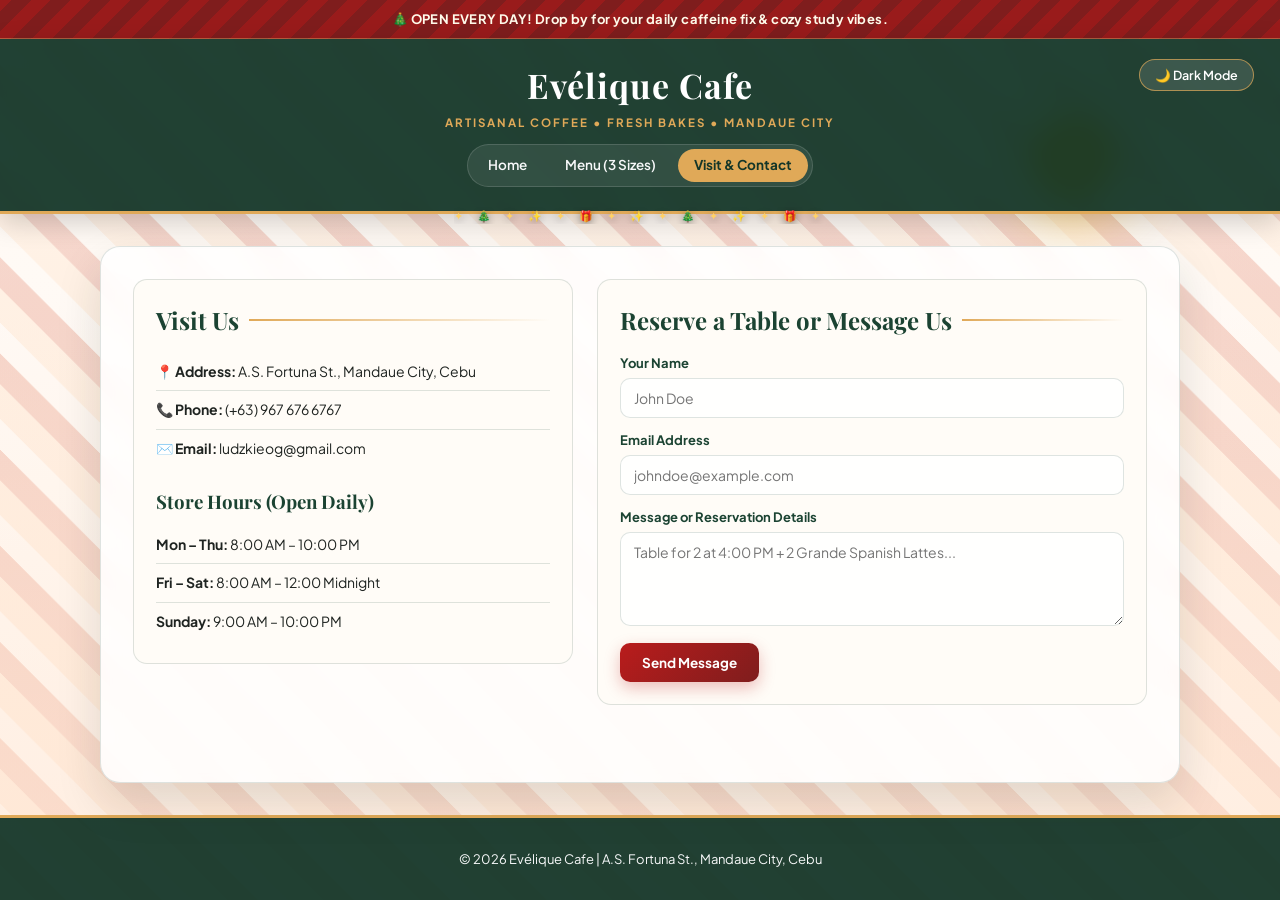
==== commit cd880d0d: "Remove mountains SVG from contact.html Removed mountains SVG from the contact page." ====
--- a/contact.html
+++ b/contact.html
@@ -9,9 +9,11 @@
 <body>
 
     <div class="scenic-bg">
+        <div class="candy-stripes"></div>
         <div class="stars"></div>
         <div class="snow-layer"></div>
         <div class="celestial-orb"></div>
+
         <div class="sleigh-container">
             <svg viewBox="0 0 200 70" fill="currentColor">
                 <circle cx="165" cy="35" r="5"/>
@@ -25,17 +27,6 @@
                 <path d="M40 45 C40 37, 64 37, 64 45 Z"/>
             </svg>
         </div>
-        <svg class="mountains-svg" viewBox="0 0 1440 320" preserveAspectRatio="none">
-            <polygon class="mountain-back" points="0,320 260,90 540,320"/>
-            <polygon class="snow-cap" points="260,90 215,130 245,125 260,140 280,122 305,130"/>
-            <polygon class="mountain-back" points="420,320 760,60 1120,320"/>
-            <polygon class="snow-cap" points="760,60 700,112 735,105 760,125 790,104 820,112"/>
-            <polygon class="mountain-back" points="950,320 1240,100 1440,260 1440,320"/>
-            <polygon class="snow-cap" points="1240,100 1195,135 1225,130 1240,145 1265,128 1285,135"/>
-            <polygon class="mountain-front" points="-50,320 180,150 430,320"/>
-            <polygon class="mountain-front" points="320,320 620,140 940,320"/>
-            <polygon class="mountain-front" points="820,320 1140,155 1490,320"/>
-        </svg>
     </div>
 
     <div class="holiday-banner">
--- a/style.css
+++ b/style.css
@@ -1,16 +1,19 @@
 @import url('https://fonts.googleapis.com/css2?family=Playfair+Display:ital,wght@0,600;0,700;1,600&family=Plus+Jakarta+Sans:wght@400;500;600;700&display=swap');
 
 :root {
-    --sky-top: #ffd6ba;
-    --sky-bottom: #fff6ee;
+    --sky-top: #fff5eb;
+    --sky-bottom: #ffe8d6;
     --sun-moon-color: #ffb703;
-    --sun-moon-glow: rgba(255, 183, 3, 0.55);
-    --mountain-back: #749c8b;
-    --mountain-front: #2d6a4f;
-    --snow-cap: #ffffff;
+    --sun-moon-glow: rgba(255, 183, 3, 0.45);
     --sleigh-color: #b91c1c;
     --star-opacity: 0;
-    --flake-opacity: 0.72;
+    --flake-opacity: 0.65;
+
+    /* Candy cane diagonal pattern (Light Mode) */
+    --stripe-red: rgba(185, 28, 28, 0.13);
+    --stripe-cream: rgba(255, 255, 255, 0.62);
+    --stripe-fade-top: rgba(255, 245, 235, 0.15);
+    --stripe-fade-bottom: rgba(255, 232, 214, 0.72);
 
     --card-bg: rgba(255, 255, 255, 0.88);
     --card-inner: rgba(255, 252, 247, 0.96);
@@ -27,16 +30,19 @@
 }
 
 body.dark-mode {
-    --sky-top: #080d22;
-    --sky-bottom: #18233f;
+    --sky-top: #090e24;
+    --sky-bottom: #141e38;
     --sun-moon-color: #fff3b0;
-    --sun-moon-glow: rgba(255, 243, 176, 0.45);
-    --mountain-back: #1b2845;
-    --mountain-front: #0d1629;
-    --snow-cap: #cbd5e1;
+    --sun-moon-glow: rgba(255, 243, 176, 0.35);
     --sleigh-color: #ffd166;
-    --star-opacity: 1;
-    --flake-opacity: 0.9;
+    --star-opacity: 0.95;
+    --flake-opacity: 0.85;
+
+    /* Candy cane diagonal pattern (Dark Mode: muted crimson & soft ivory/mint) */
+    --stripe-red: rgba(239, 71, 111, 0.12);
+    --stripe-cream: rgba(248, 250, 252, 0.055);
+    --stripe-fade-top: rgba(9, 14, 36, 0.2);
+    --stripe-fade-bottom: rgba(20, 30, 56, 0.78);
 
     --card-bg: rgba(15, 23, 42, 0.86);
     --card-inner: rgba(25, 36, 62, 0.92);
@@ -52,9 +58,42 @@
     --shadow-hover: 0 16px 32px rgba(0, 0, 0, 0.62);
 }
 
+/* Smooth theme cross-fade only when toggling theme */
+body.theme-transitioning,
+body.theme-transitioning .scenic-bg,
+body.theme-transitioning .candy-stripes,
+body.theme-transitioning .celestial-orb,
+body.theme-transitioning .sleigh-container,
+body.theme-transitioning .stars,
+body.theme-transitioning .snow-layer,
+body.theme-transitioning header,
+body.theme-transitioning .container,
+body.theme-transitioning .card,
+body.theme-transitioning .menu-card,
+body.theme-transitioning .info-panel,
+body.theme-transitioning .form-panel,
+body.theme-transitioning .modal-card,
+body.theme-transitioning footer,
+body.theme-transitioning h1,
+body.theme-transitioning h2,
+body.theme-transitioning h3,
+body.theme-transitioning p,
+body.theme-transitioning a,
+body.theme-transitioning button,
+body.theme-transitioning input,
+body.theme-transitioning textarea {
+    transition:
+        background 0.75s cubic-bezier(0.22, 1, 0.36, 1),
+        background-color 0.75s cubic-bezier(0.22, 1, 0.36, 1),
+        color 0.65s cubic-bezier(0.22, 1, 0.36, 1),
+        border-color 0.65s cubic-bezier(0.22, 1, 0.36, 1),
+        box-shadow 0.75s cubic-bezier(0.22, 1, 0.36, 1),
+        opacity 0.7s ease,
+        transform 0.7s cubic-bezier(0.22, 1, 0.36, 1) !important;
+}
+
 * {
     box-sizing: border-box;
-    transition: background-color 0.35s ease, color 0.3s ease, border-color 0.3s ease, box-shadow 0.3s ease;
 }
 
 body {
@@ -69,7 +108,7 @@
     flex-direction: column;
 }
 
-/* SCENIC CHRISTMAS BACKGROUND */
+/* SCENIC BACKGROUND WITH INFINITE CANDY-CANE DIAGONAL LOOP */
 .scenic-bg {
     position: fixed;
     inset: 0;
@@ -78,12 +117,53 @@
     overflow: hidden;
 }
 
+.candy-stripes {
+    position: absolute;
+    inset: -120px;
+    width: calc(100% + 240px);
+    height: calc(100% + 240px);
+    /* 45deg runs top-left to bottom-right (down-rightward) */
+    background-image: repeating-linear-gradient(
+        45deg,
+        var(--stripe-red) 0px,
+        var(--stripe-red) 22px,
+        var(--stripe-cream) 22px,
+        var(--stripe-cream) 44px,
+        transparent 44px,
+        transparent 68px
+    );
+    background-size: 96.166px 96.166px; /* exact integer tile multiple of 68px * sqrt(2) for seamless loop */
+    will-change: background-position;
+    animation: candyLoopDownRight 5.5s linear infinite;
+}
+
+.candy-stripes::after {
+    content: "";
+    position: absolute;
+    inset: 0;
+    background: linear-gradient(
+        180deg,
+        var(--stripe-fade-top) 0%,
+        transparent 38%,
+        var(--stripe-fade-bottom) 100%
+    );
+    pointer-events: none;
+}
+
+@keyframes candyLoopDownRight {
+    0% {
+        background-position: 0px 0px;
+    }
+    100% {
+        background-position: 96.166px 96.166px;
+    }
+}
+
 .stars {
     position: absolute;
     width: 100%;
-    height: 62%;
+    height: 65%;
     opacity: var(--star-opacity);
-    transition: opacity 0.7s ease;
     background-image:
         radial-gradient(2px 2px at 12% 18%, #fff, transparent),
         radial-gradient(2px 2px at 32% 10%, #fff, transparent),
@@ -97,7 +177,7 @@
 }
 
 @keyframes twinkle {
-    0% { opacity: calc(var(--star-opacity) * 0.45); }
+    0% { opacity: calc(var(--star-opacity) * 0.5); }
     100% { opacity: var(--star-opacity); }
 }
 
@@ -136,11 +216,11 @@
     border-radius: 50%;
     background-color: var(--sun-moon-color);
     box-shadow: 0 0 55px 20px var(--sun-moon-glow);
-    transition: transform 0.7s cubic-bezier(0.22, 1, 0.36, 1), background-color 0.5s ease, box-shadow 0.5s ease;
+    transform: translateY(0) scale(1);
 }
 
 body.dark-mode .celestial-orb {
-    transform: translateY(-14px) scale(0.92);
+    transform: translateY(-12px) scale(0.92);
 }
 
 .sleigh-container {
@@ -160,19 +240,6 @@
     75% { transform: translateX(100vw) translateY(-10px); }
     100% { transform: translateX(125vw) translateY(0px); }
 }
-
-.mountains-svg {
-    position: absolute;
-    bottom: 0;
-    left: 0;
-    width: 100%;
-    height: 45vh;
-    min-height: 230px;
-}
-
-.mountain-back { fill: var(--mountain-back); transition: fill 0.6s ease; }
-.mountain-front { fill: var(--mountain-front); transition: fill 0.6s ease; }
-.snow-cap { fill: var(--snow-cap); transition: fill 0.6s ease; }
 
 /* TOP BANNER & FESTIVE HEADER */
 .holiday-banner {
@@ -208,7 +275,6 @@
     box-shadow: 0 8px 26px rgba(0, 0, 0, 0.18);
 }
 
-/* Festive fairy lights / garland strip under header */
 header::after {
     content: "✦ 🎄 ✦ ✨ ✦ 🎁 ✦ ✨ ✦ 🎄 ✦ ✨ ✦ 🎁 ✦";
     position: absolute;
@@ -258,6 +324,7 @@
     font-size: 13.5px;
     padding: 6px 16px;
     border-radius: 999px;
+    transition: background-color 0.2s ease, color 0.2s ease;
 }
 
 nav a:hover {
@@ -343,6 +410,7 @@
     font-size: 13.5px;
     font-weight: 700;
     box-shadow: 0 6px 16px rgba(185, 28, 28, 0.28);
+    transition: transform 0.2s ease, box-shadow 0.2s ease;
 }
 
 .btn:hover {
@@ -364,7 +432,7 @@
     color: #ffffff;
 }
 
-/* HERO SECTION WITH ARTWORK */
+/* HERO SECTION */
 .hero {
     background: linear-gradient(135deg, var(--card-inner), rgba(185, 28, 28, 0.08));
     border: 1.5px solid rgba(224, 169, 88, 0.65);
@@ -529,7 +597,7 @@
     margin-bottom: 2px;
 }
 
-/* COMPACT MENU LAYOUT (LESS SCROLLING) */
+/* COMPACT MENU LAYOUT */
 .menu-toolbar {
     display: flex;
     justify-content: space-between;
@@ -598,12 +666,32 @@
     display: flex;
     align-items: center;
     gap: 12px;
+    cursor: pointer;
+    position: relative;
 }
 
 .menu-card:hover {
     transform: translateY(-2px);
     box-shadow: var(--shadow-hover);
     border-color: var(--accent-gold);
+}
+
+.menu-card::after {
+    content: "Details →";
+    position: absolute;
+    bottom: 10px;
+    right: 12px;
+    font-size: 11px;
+    font-weight: 700;
+    color: var(--accent-gold);
+    opacity: 0;
+    transform: translateX(-4px);
+    transition: opacity 0.2s ease, transform 0.2s ease;
+}
+
+.menu-card:hover::after {
+    opacity: 1;
+    transform: translateX(0);
 }
 
 .menu-img {
@@ -688,6 +776,146 @@
     display: inline-block;
 }
 
+/* MODAL */
+.modal-backdrop {
+    position: fixed;
+    inset: 0;
+    background: rgba(10, 18, 30, 0.68);
+    backdrop-filter: blur(6px);
+    -webkit-backdrop-filter: blur(6px);
+    display: none;
+    align-items: center;
+    justify-content: center;
+    padding: 20px;
+    z-index: 200;
+}
+
+.modal-backdrop.open {
+    display: flex;
+    animation: fadeIn 0.2s ease;
+}
+
+@keyframes fadeIn {
+    from { opacity: 0; }
+    to { opacity: 1; }
+}
+
+.modal-card {
+    background: var(--card-inner);
+    color: var(--text-main);
+    border: 1.5px solid var(--accent-gold);
+    border-radius: 18px;
+    max-width: 460px;
+    width: 100%;
+    padding: 24px;
+    position: relative;
+    box-shadow: 0 24px 60px rgba(0, 0, 0, 0.45);
+    animation: popUp 0.25s cubic-bezier(0.175, 0.885, 0.32, 1.275);
+}
+
+@keyframes popUp {
+    from { transform: scale(0.92) translateY(10px); opacity: 0; }
+    to { transform: scale(1) translateY(0); opacity: 1; }
+}
+
+.modal-close {
+    position: absolute;
+    top: 14px;
+    right: 14px;
+    width: 32px;
+    height: 32px;
+    border-radius: 50%;
+    border: 1px solid var(--border-color);
+    background: var(--card-bg);
+    color: var(--text-main);
+    font-size: 18px;
+    font-weight: 700;
+    cursor: pointer;
+    display: flex;
+    align-items: center;
+    justify-content: center;
+}
+
+.modal-close:hover {
+    background: var(--accent-red);
+    color: #fff;
+}
+
+.modal-hero-img {
+    width: 100%;
+    height: 165px;
+    object-fit: cover;
+    border-radius: 12px;
+    border: 1px solid var(--border-color);
+    margin-bottom: 14px;
+}
+
+.modal-title {
+    font-family: 'Playfair Display', Georgia, serif;
+    font-size: 24px;
+    color: var(--accent-primary);
+    margin: 4px 0 8px 0;
+}
+
+.modal-desc {
+    font-size: 14px;
+    color: var(--text-muted);
+    margin: 0 0 14px 0;
+}
+
+.modal-meta {
+    display: flex;
+    flex-wrap: wrap;
+    gap: 8px;
+    margin-bottom: 16px;
+}
+
+.meta-chip {
+    background: rgba(224, 169, 88, 0.16);
+    border: 1px solid var(--border-color);
+    border-radius: 999px;
+    padding: 4px 11px;
+    font-size: 12px;
+    font-weight: 600;
+    color: var(--text-main);
+}
+
+.modal-prices {
+    display: grid;
+    grid-template-columns: repeat(auto-fit, minmax(95px, 1fr));
+    gap: 8px;
+    margin-bottom: 16px;
+}
+
+.modal-price-option {
+    background: var(--card-bg);
+    border: 1.5px solid var(--border-color);
+    border-radius: 10px;
+    padding: 10px 8px;
+    text-align: center;
+    cursor: pointer;
+    font-family: inherit;
+    color: var(--text-main);
+}
+
+.modal-price-option.selected,
+.modal-price-option:hover {
+    border-color: var(--accent-red);
+    background: rgba(185, 28, 28, 0.08);
+}
+
+.modal-price-option small {
+    display: block;
+    font-size: 11px;
+    color: var(--text-muted);
+}
+
+.modal-price-option strong {
+    display: block;
+    font-size: 16px;
+    color: var(--accent-red);
+}
+
 /* CONTACT 2-COLUMN */
 .contact-grid {
     display: grid;
